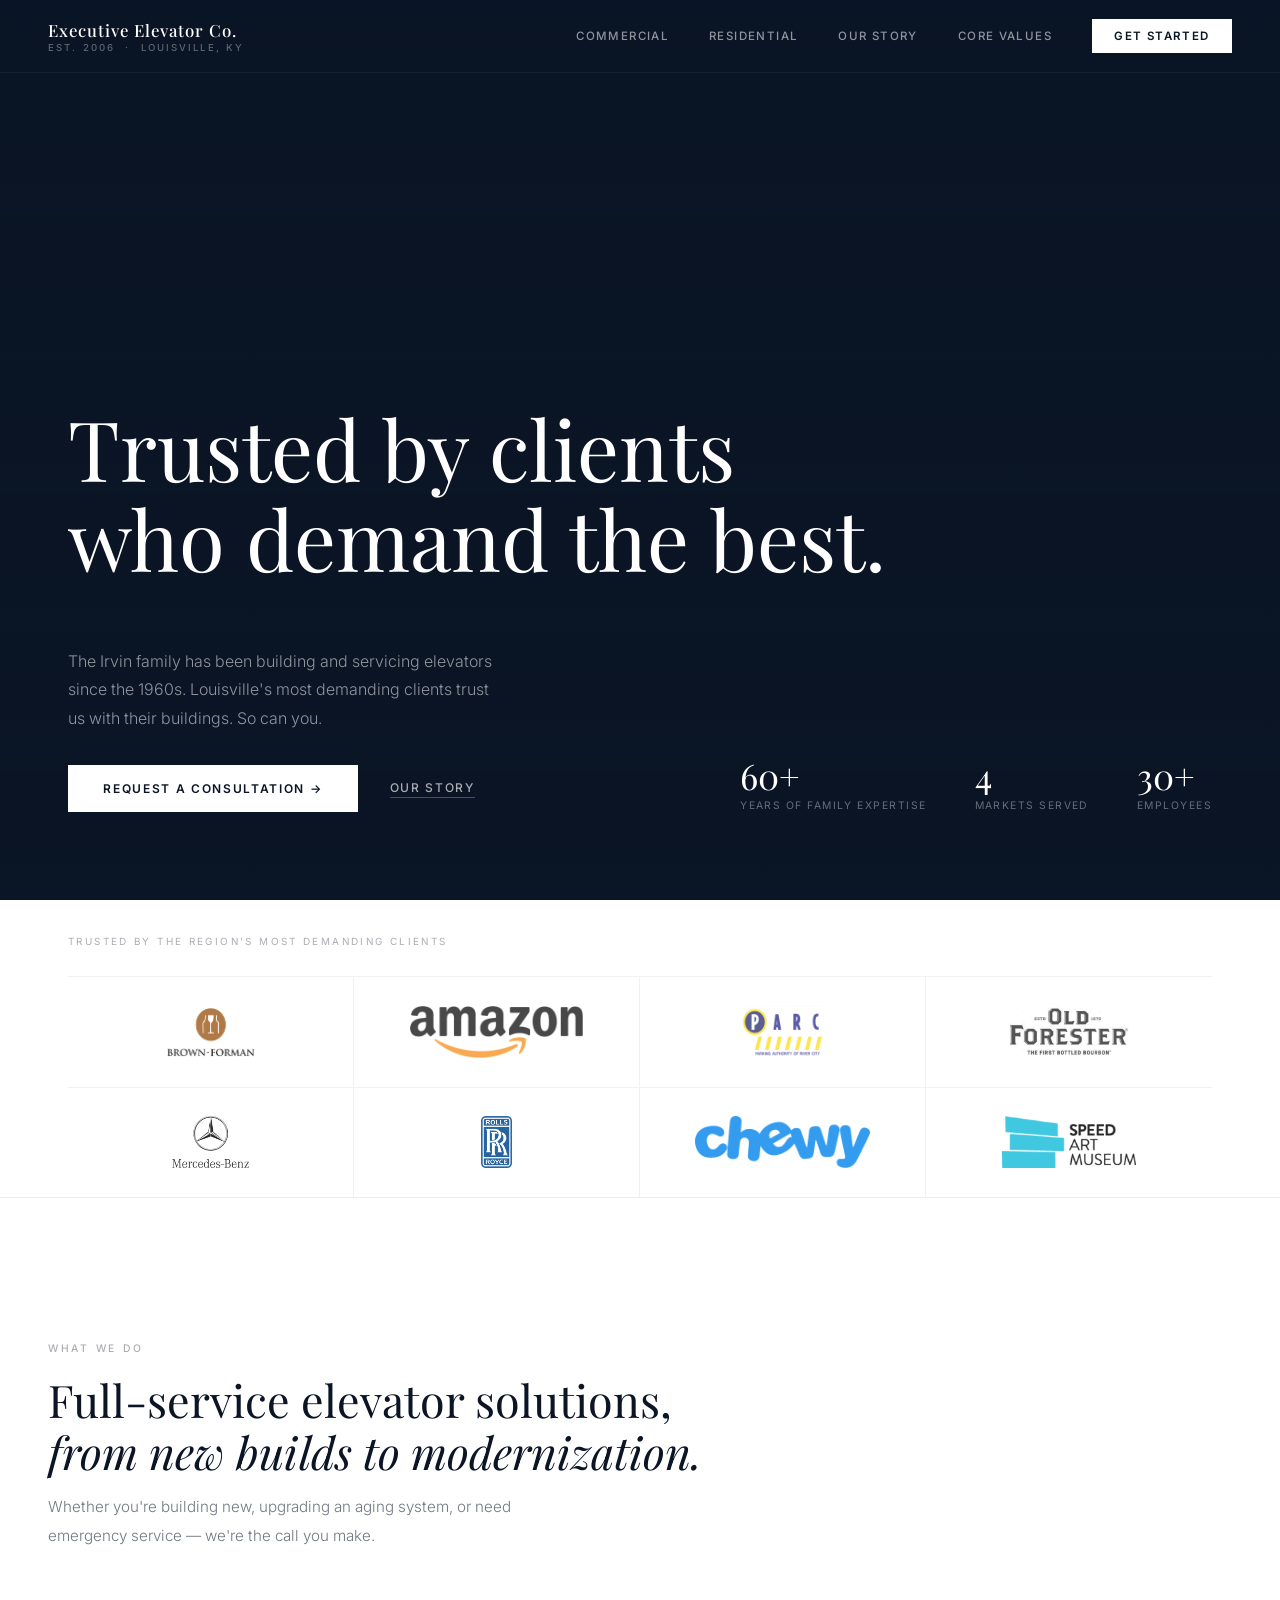
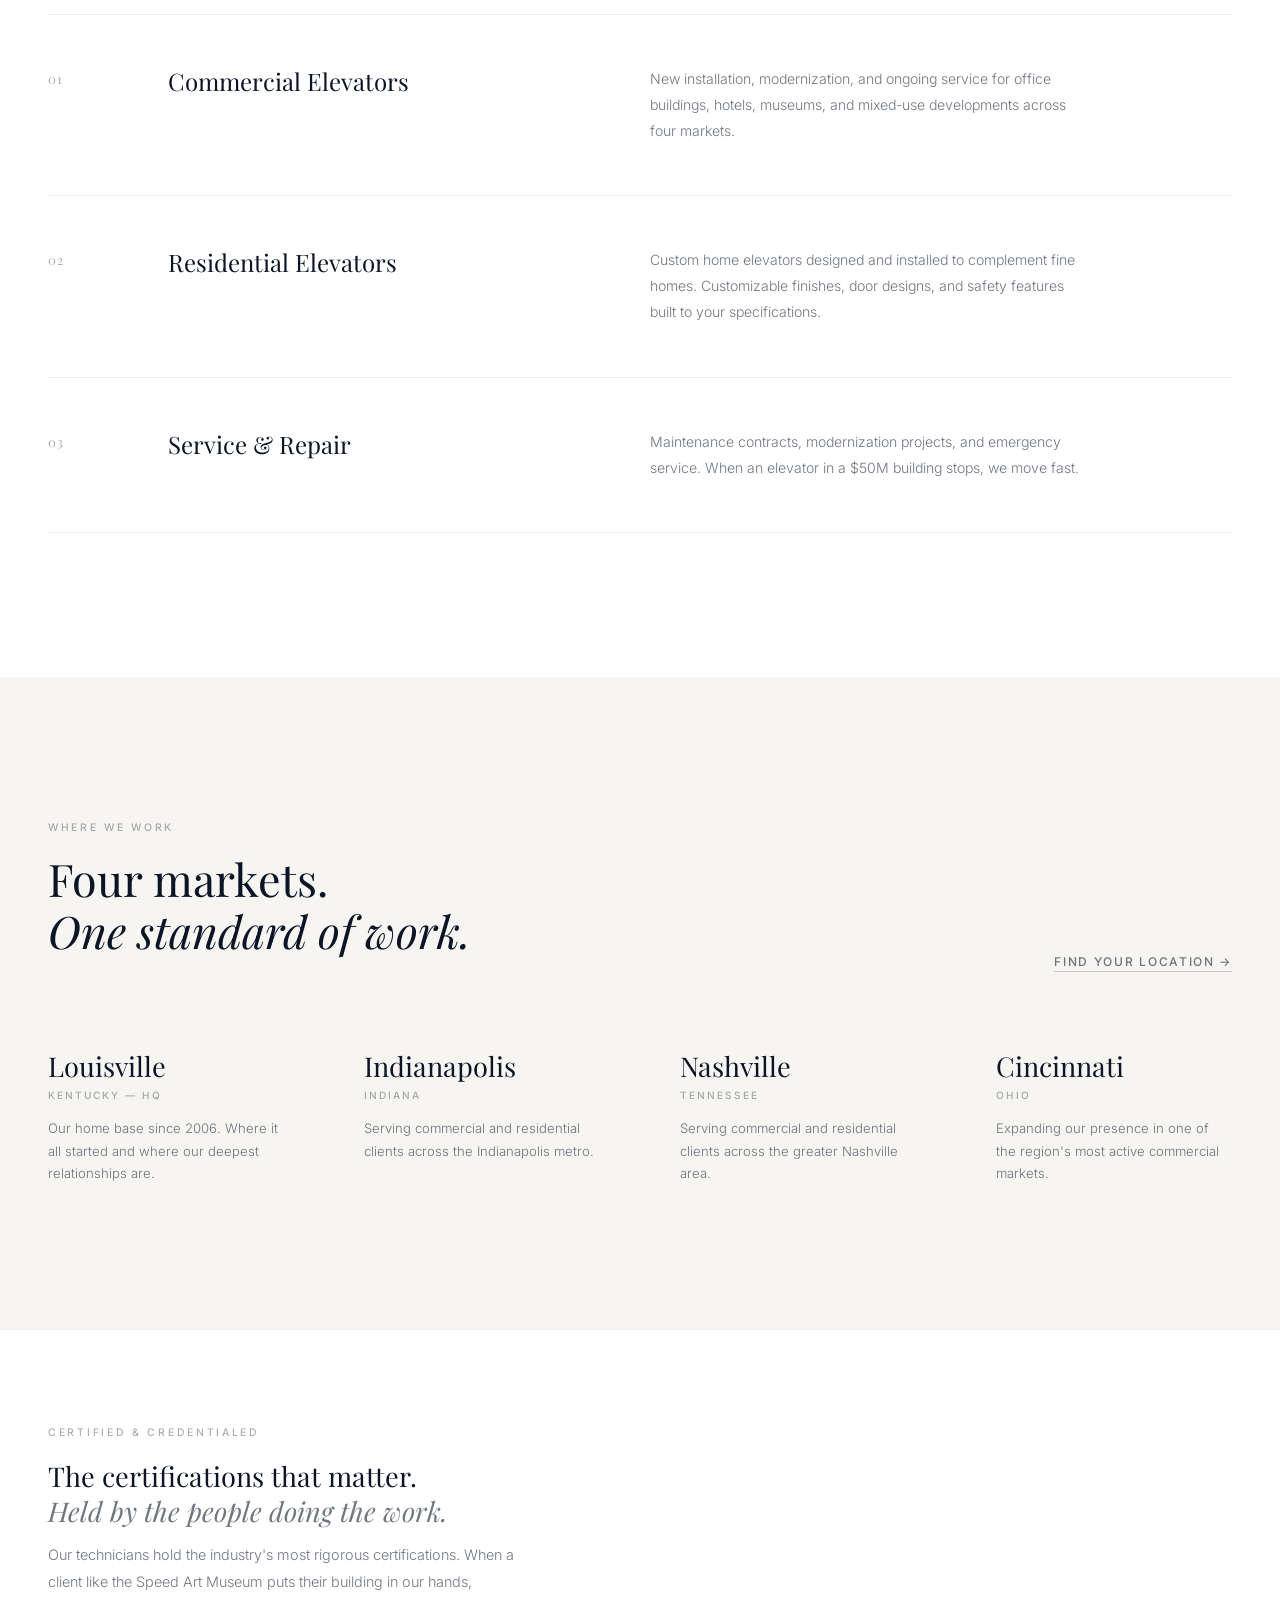
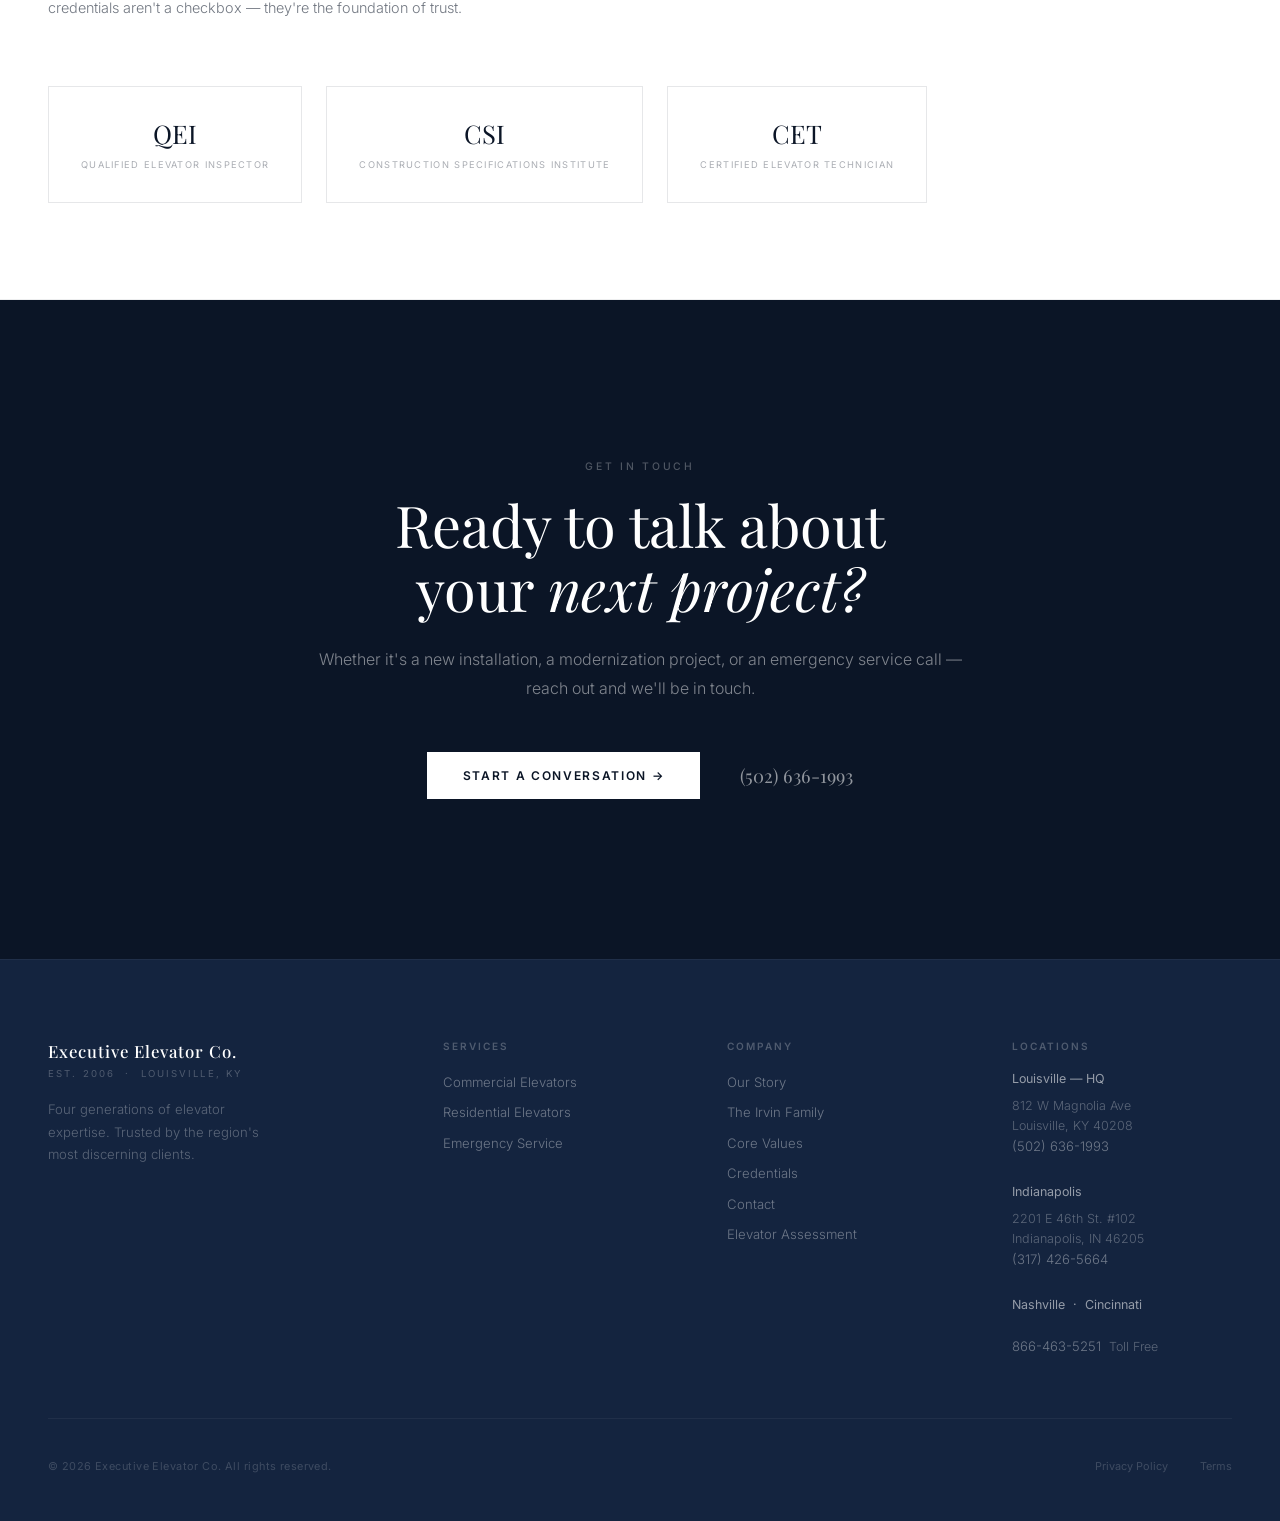
==== index.html @ 6f7bdfcb "Replace custom favicon with exelevator.com favicon; split client logos to 2 rows - Download favicon." ====
<!DOCTYPE html>
<html lang="en">
<head>
<meta charset="UTF-8">
<meta name="viewport" content="width=device-width, initial-scale=1.0">
<title>Executive Elevator Co. — Louisville's Premier Elevator Company</title>
<link rel="preconnect" href="https://fonts.googleapis.com">
<link href="https://fonts.googleapis.com/css2?family=Playfair+Display:ital,wght@0,400;0,500;0,700;1,400;1,500&family=Inter:wght@300;400;500;600&display=swap" rel="stylesheet">
<link rel="icon" type="image/x-icon" href="favicon.ico">
<link rel="stylesheet" href="style.css">
<style>
.hero{position:relative;min-height:100vh;display:flex;align-items:flex-end;overflow:hidden;background:var(--navy);}
.hero-video-wrap{position:absolute;inset:0;overflow:hidden;background:var(--navy);opacity:0.15;}
.hero-video-wrap iframe{position:absolute;top:50%;left:50%;transform:translate(-50%,-50%);width:100vw;height:56.25vw;min-height:100%;min-width:177.78vh;pointer-events:none;border:0;}
.hero-overlay{position:absolute;inset:0;background:linear-gradient(to top,rgba(11,21,38,0.62) 0%,rgba(11,21,38,0.30) 100%);}
.hero-content{position:relative;z-index:2;width:100%;max-width:var(--max);margin:0 auto;padding:0 3rem 5.5rem;}
.hero-h1{font-family:var(--serif);font-size:clamp(3rem,6.5vw,6rem);font-weight:400;line-height:1.08;color:var(--white);max-width:860px;margin-bottom:4rem;padding-top:3rem;}
.hero-h1 em{font-style:italic;}
.hero-bottom{display:flex;align-items:flex-end;justify-content:space-between;gap:4rem;flex-wrap:wrap;}
.hero-sub{font-size:1rem;line-height:1.8;color:rgba(255,255,255,0.55);font-weight:300;max-width:440px;margin-bottom:2rem;}
.hero-actions{display:flex;align-items:center;gap:2rem;flex-wrap:wrap;}
.hero-stats{display:flex;gap:3rem;flex-wrap:wrap;}
.hero-stat-num{font-family:var(--serif);font-size:2.2rem;font-weight:400;color:var(--white);line-height:1;}
.hero-stat-label{font-size:0.65rem;letter-spacing:0.14em;text-transform:uppercase;color:rgba(255,255,255,0.38);margin-top:0.35rem;}
.services{padding:9rem 3rem;background:var(--white);}
.services-inner{max-width:var(--max);margin:0 auto;}
.services-list{border-top:1px solid rgba(11,21,38,0.08);}
.service-row{display:grid;grid-template-columns:72px 1fr 1fr 100px;align-items:start;gap:3rem;padding:3.2rem 0;border-bottom:1px solid rgba(11,21,38,0.08);cursor:default;}
.service-num{font-family:var(--serif);font-size:0.82rem;color:var(--text-light);letter-spacing:0.08em;padding-top:0.25rem;}
.service-title{font-family:var(--serif);font-size:1.5rem;font-weight:400;color:var(--navy);line-height:1.25;}
.service-desc{font-size:0.88rem;line-height:1.85;color:var(--text-mid);font-weight:300;}
.service-link{font-size:0.68rem;letter-spacing:0.14em;text-transform:uppercase;color:var(--navy);text-decoration:none;font-weight:600;opacity:0;transition:opacity 0.25s;white-space:nowrap;padding-top:0.3rem;text-align:right;}
.service-row:hover .service-link{opacity:1;}
.markets{padding:9rem 3rem;background:var(--off-white);}
.markets-inner{max-width:var(--max);margin:0 auto;}
.markets-top{display:flex;justify-content:space-between;align-items:flex-end;margin-bottom:5rem;flex-wrap:wrap;gap:2rem;}
.markets-grid{display:grid;grid-template-columns:repeat(4,1fr);gap:5rem;}
.market-city{font-family:var(--serif);font-size:1.7rem;font-weight:400;color:var(--navy);margin-bottom:0.4rem;line-height:1.1;}
.market-state{font-size:0.63rem;letter-spacing:0.2em;text-transform:uppercase;color:var(--text-light);margin-bottom:1rem;font-weight:500;}
.market-desc{font-size:0.82rem;line-height:1.75;color:var(--text-mid);font-weight:300;}
@media(max-width:1100px){
  .service-row{grid-template-columns:60px 1fr 1fr;}.service-link{display:none;}
  .markets-grid{grid-template-columns:1fr 1fr;gap:3.5rem;}
}
@media(max-width:768px){
  .hero-content,.services,.markets,.video-feature{padding-left:1.5rem;padding-right:1.5rem;}
  .service-row{grid-template-columns:1fr;gap:1rem;}
  .service-num,.service-link{display:none;}
  .hero-bottom{flex-direction:column;align-items:flex-start;}
  .markets-top{flex-direction:column;align-items:flex-start;}
}
@media(max-width:480px){
  .markets-grid{grid-template-columns:1fr;}
  .hero-actions{flex-direction:column;align-items:flex-start;}
  .hero-stats{gap:2rem;}
}
</style>
</head>
<body>

<!-- ── NAV ── -->
<nav id="main-nav">
  <div class="nav-logo">
    <div class="nav-logo-main">Executive Elevator Co.</div>
    <div class="nav-logo-sub">Est. 2006 &nbsp;·&nbsp; Louisville, KY</div>
  </div>
  <div class="nav-links">
<a href="commercial.html" class="nav-link">Commercial</a>
    <a href="residential.html" class="nav-link">Residential</a>
    <a href="our-story.html" class="nav-link">Our Story</a>
    <a href="core-values.html" class="nav-link">Core Values</a>
    <a href="assessment.html" class="nav-cta">Get Started</a>
  </div>
  <div class="nav-mobile-btn" id="menu-btn">
    <span></span><span></span><span></span>
  </div>
</nav>

<!-- ── HERO ── -->
<section class="hero">
  <div class="hero-video-wrap">
    <iframe src="https://www.youtube.com/embed/ESNNtOy4dPM?autoplay=1&mute=1&loop=1&playlist=ESNNtOy4dPM&controls=0&rel=0&modestbranding=1&playsinline=1&disablekb=1" frameborder="0" allow="autoplay; encrypted-media" title="Executive Elevator brand film"></iframe>
  </div>
  <div class="hero-overlay"></div>
  <div class="hero-content">
    <h1 class="hero-h1">Trusted by clients<br>who demand the best.</h1>
    <div class="hero-bottom">
      <div>
        <p class="hero-sub">The Irvin family has been building and servicing elevators since the 1960s. Louisville's most demanding clients trust us with their buildings. So can you.</p>
        <div class="hero-actions">
          <a href="assessment.html" class="btn-primary">Request a Consultation →</a>
          <a href="our-story.html" class="btn-ghost">Our Story</a>
        </div>
      </div>
      <div class="hero-stats">
        <div>
          <div class="hero-stat-num">60+</div>
          <div class="hero-stat-label">Years of family expertise</div>
        </div>
        <div>
          <div class="hero-stat-num">4</div>
          <div class="hero-stat-label">Markets served</div>
        </div>
        <div>
          <div class="hero-stat-num">30+</div>
          <div class="hero-stat-label">Employees</div>
        </div>
      </div>
    </div>
  </div>
</section>

<!-- ── CLIENTS ── -->
<div class="clients">
  <div class="clients-inner">
    <div class="clients-label">Trusted by the region's most demanding clients</div>
    <div class="clients-grid">
      <div class="client-item"><img src="logos/brown-forman.png" alt="Brown-Forman" loading="lazy"></div>
      <div class="client-item"><img src="logos/amazon.png" alt="Amazon" loading="lazy"></div>
      <div class="client-item"><img src="logos/parc.png" alt="PARC" loading="lazy"></div>
      <div class="client-item"><img src="logos/old-forester.png" alt="Old Forester" loading="lazy"></div>
      <div class="client-item"><img src="logos/mercedes.png" alt="Mercedes-Benz" loading="lazy"></div>
      <div class="client-item"><img src="logos/rollsroyce.png" alt="Rolls-Royce" loading="lazy"></div>
      <div class="client-item"><img src="logos/chewy.png" alt="Chewy" loading="lazy"></div>
      <div class="client-item"><img src="logos/speed-museum.png" alt="Speed Art Museum" loading="lazy"></div>
    </div>
  </div>
</div>

<!-- ── SERVICES ── -->
<section class="services" id="services">
  <div class="services-inner">
    <div class="section-eyebrow">What We Do</div>
    <h2 class="section-h">Full-service elevator solutions,<br><em>from new builds to modernization.</em></h2>
    <p class="section-sub">Whether you're building new, upgrading an aging system, or need emergency service — we're the call you make.</p>
    <div class="services-list">
      <div class="service-row">
        <div class="service-num">01</div>
        <div class="service-title">Commercial Elevators</div>
        <p class="service-desc">New installation, modernization, and ongoing service for office buildings, hotels, museums, and mixed-use developments across four markets.</p>
        <a href="commercial.html" class="service-link">Learn more →</a>
      </div>
      <div class="service-row">
        <div class="service-num">02</div>
        <div class="service-title">Residential Elevators</div>
        <p class="service-desc">Custom home elevators designed and installed to complement fine homes. Customizable finishes, door designs, and safety features built to your specifications.</p>
        <a href="residential.html" class="service-link">Learn more →</a>
      </div>
      <div class="service-row">
        <div class="service-num">03</div>
        <div class="service-title">Service &amp; Repair</div>
        <p class="service-desc">Maintenance contracts, modernization projects, and emergency service. When an elevator in a $50M building stops, we move fast.</p>
        <a href="assessment.html" class="service-link">Learn more →</a>
      </div>
    </div>
  </div>
</section>

<!-- ── MARKETS ── -->
<section class="markets">
  <div class="markets-inner">
    <div class="markets-top">
      <div>
        <div class="section-eyebrow">Where We Work</div>
        <h2 class="section-h">Four markets.<br><em>One standard of work.</em></h2>
      </div>
      <a href="contact.html" class="btn-ghost-dark">Find your location →</a>
    </div>
    <div class="markets-grid">
      <div>
        <div class="market-city">Louisville</div>
        <div class="market-state">Kentucky — HQ</div>
        <p class="market-desc">Our home base since 2006. Where it all started and where our deepest relationships are.</p>
      </div>
      <div>
        <div class="market-city">Indianapolis</div>
        <div class="market-state">Indiana</div>
        <p class="market-desc">Serving commercial and residential clients across the Indianapolis metro.</p>
      </div>
      <div>
        <div class="market-city">Nashville</div>
        <div class="market-state">Tennessee</div>
        <p class="market-desc">Serving commercial and residential clients across the greater Nashville area.</p>
      </div>
      <div>
        <div class="market-city">Cincinnati</div>
        <div class="market-state">Ohio</div>
        <p class="market-desc">Expanding our presence in one of the region's most active commercial markets.</p>
      </div>
    </div>
  </div>
</section>

<!-- ── CREDENTIALS ── -->
<div class="credentials">
  <div class="credentials-inner">
    <div class="credentials-text">
      <div class="section-eyebrow">Certified &amp; Credentialed</div>
      <h3 class="credentials-h">The certifications that matter.<br><em>Held by the people doing the work.</em></h3>
      <p>Our technicians hold the industry's most rigorous certifications. When a client like the Speed Art Museum puts their building in our hands, credentials aren't a checkbox — they're the foundation of trust.</p>
    </div>
    <div class="cred-badges">
      <div class="cred-badge">
        <div class="cred-abbr">QEI</div>
        <div class="cred-name">Qualified Elevator Inspector</div>
      </div>
      <div class="cred-badge">
        <div class="cred-abbr">CSI</div>
        <div class="cred-name">Construction Specifications Institute</div>
      </div>
      <div class="cred-badge">
        <div class="cred-abbr">CET</div>
        <div class="cred-name">Certified Elevator Technician</div>
      </div>
    </div>
  </div>
</div>

<!-- ── CTA ── -->
<section class="cta-section">
  <div class="cta-inner">
    <div class="cta-eyebrow">Get In Touch</div>
    <h2 class="cta-h">Ready to talk about<br>your <em>next project?</em></h2>
    <p class="cta-sub">Whether it's a new installation, a modernization project, or an emergency service call — reach out and we'll be in touch.</p>
    <div class="cta-actions">
      <a href="contact.html" class="btn-primary">Start a Conversation →</a>
      <a href="tel:15026361993" class="cta-phone">(502) 636-1993</a>
    </div>
  </div>
</section>

<!-- ── FOOTER ── -->
<footer>
  <div class="footer-inner">
    <div class="footer-top">
      <div>
        <div class="footer-logo-main">Executive Elevator Co.</div>
        <div class="footer-logo-sub">Est. 2006 &nbsp;·&nbsp; Louisville, KY</div>
        <p class="footer-tagline">Four generations of elevator expertise. Trusted by the region's most discerning clients.</p>
      </div>
      <div>
        <div class="footer-col-h">Services</div>
        <ul class="footer-links">
          <li><a href="commercial.html">Commercial Elevators</a></li>
          <li><a href="residential.html">Residential Elevators</a></li>
          <li><a href="contact.html">Emergency Service</a></li>
        </ul>
      </div>
      <div>
        <div class="footer-col-h">Company</div>
        <ul class="footer-links">
          <li><a href="our-story.html">Our Story</a></li>
          <li><a href="our-story.html">The Irvin Family</a></li>
          <li><a href="core-values.html">Core Values</a></li>
          <li><a href="our-story.html">Credentials</a></li>
          <li><a href="contact.html">Contact</a></li>
          <li><a href="assessment.html">Elevator Assessment</a></li>
        </ul>
      </div>
      <div>
        <div class="footer-col-h">Locations</div>
        <ul class="footer-links">
          <li style="color:rgba(255,255,255,0.55);font-size:0.78rem;font-weight:400;">Louisville — HQ</li>
          <li style="color:rgba(255,255,255,0.3);font-size:0.78rem;font-weight:300;line-height:1.6;">812 W Magnolia Ave<br>Louisville, KY 40208<br><a href="tel:15026361993" style="color:rgba(255,255,255,0.38);text-decoration:none;">(502) 636-1993</a></li>
          <li style="color:rgba(255,255,255,0.55);font-size:0.78rem;font-weight:400;margin-top:1rem;">Indianapolis</li>
          <li style="color:rgba(255,255,255,0.3);font-size:0.78rem;font-weight:300;line-height:1.6;">2201 E 46th St. #102<br>Indianapolis, IN 46205<br><a href="tel:13174265664" style="color:rgba(255,255,255,0.38);text-decoration:none;">(317) 426-5664</a></li>
          <li style="color:rgba(255,255,255,0.55);font-size:0.78rem;font-weight:400;margin-top:1rem;">Nashville &nbsp;·&nbsp; Cincinnati</li>
          <li style="color:rgba(255,255,255,0.3);font-size:0.78rem;font-weight:300;margin-top:1rem;"><a href="tel:18664635251" style="color:rgba(255,255,255,0.38);text-decoration:none;">866-463-5251</a> &nbsp;Toll Free</li>
        </ul>
      </div>
    </div>
    <div class="footer-bottom">
      <div class="footer-copy">© 2026 Executive Elevator Co. All rights reserved.</div>
      <div class="footer-bottom-links">
        <a href="#">Privacy Policy</a>
        <a href="#">Terms</a>
      </div>
    </div>
  </div>
</footer>

</body>
</html>
---- style.css ----
*,*::before,*::after{box-sizing:border-box;margin:0;padding:0;}
:root{
  --navy:#0B1526;
  --navy-mid:#14243F;
  --white:#FFFFFF;
  --off-white:#F7F5F2;
  --text:rgba(11,21,38,1);
  --text-mid:rgba(11,21,38,0.58);
  --text-light:rgba(11,21,38,0.35);
  --serif:'Playfair Display',Georgia,serif;
  --sans:'Inter',system-ui,sans-serif;
  --nav-h:72px;
  --max:1240px;
}
html{scroll-behavior:smooth;}
body{background:var(--white);color:var(--text);font-family:var(--sans);overflow-x:hidden;}

/* ── NAV ── */
nav{position:fixed;top:0;left:0;right:0;z-index:200;height:var(--nav-h);display:flex;align-items:center;justify-content:space-between;padding:0 3rem;background:rgba(11,21,38,0.9);backdrop-filter:blur(12px);box-shadow:0 1px 0 rgba(255,255,255,0.05);}
.nav-logo{display:flex;flex-direction:column;gap:1px;text-decoration:none;}
.nav-logo-main{font-family:var(--serif);font-size:1.05rem;font-weight:500;letter-spacing:0.06em;color:var(--white);}
.nav-logo-sub{font-size:0.6rem;letter-spacing:0.22em;text-transform:uppercase;color:rgba(255,255,255,0.35);font-weight:500;}
.nav-links{display:flex;align-items:center;gap:2.5rem;}
.nav-link{font-size:0.72rem;letter-spacing:0.12em;text-transform:uppercase;color:rgba(255,255,255,0.55);text-decoration:none;transition:color 0.2s;font-weight:500;}
.nav-link:hover,.nav-link.active{color:var(--white);}
.nav-cta{font-size:0.72rem;letter-spacing:0.12em;text-transform:uppercase;color:var(--navy);background:var(--white);padding:0.6rem 1.4rem;text-decoration:none;font-weight:600;transition:opacity 0.2s;}
.nav-cta:hover{opacity:0.85;}
.nav-mobile-btn{display:none;flex-direction:column;gap:5px;cursor:pointer;padding:4px;}
.nav-mobile-btn span{display:block;width:22px;height:1.5px;background:var(--white);}

/* ── PAGE HERO ── */
.page-hero{padding:calc(var(--nav-h) + 5rem) 3rem 5rem;background:var(--navy);}
.page-hero-inner{max-width:var(--max);margin:0 auto;}
.page-hero-label{font-size:0.65rem;letter-spacing:0.26em;text-transform:uppercase;color:rgba(255,255,255,0.35);margin-bottom:1.5rem;font-weight:500;}
.page-hero-h1{font-family:var(--serif);font-size:clamp(2.5rem,5vw,4.5rem);font-weight:400;color:var(--white);line-height:1.08;max-width:700px;margin-bottom:1rem;}
.page-hero-h1 em{font-style:italic;}
.page-hero-sub{font-size:1rem;line-height:1.8;color:rgba(255,255,255,0.5);font-weight:300;max-width:540px;}

/* ── BUTTONS ── */
.btn-primary{display:inline-flex;align-items:center;gap:10px;background:var(--white);color:var(--navy);padding:1rem 2.2rem;font-size:0.75rem;letter-spacing:0.14em;text-transform:uppercase;font-weight:600;text-decoration:none;transition:opacity 0.2s;}
.btn-primary:hover{opacity:0.88;}
.btn-primary-navy{display:inline-flex;align-items:center;gap:10px;background:var(--navy);color:var(--white);padding:1rem 2.2rem;font-size:0.75rem;letter-spacing:0.14em;text-transform:uppercase;font-weight:600;text-decoration:none;transition:opacity 0.2s;}
.btn-primary-navy:hover{opacity:0.85;}
.btn-ghost{display:inline-flex;align-items:center;gap:10px;color:rgba(255,255,255,0.65);padding-bottom:2px;border-bottom:1px solid rgba(255,255,255,0.25);font-size:0.75rem;letter-spacing:0.14em;text-transform:uppercase;font-weight:500;text-decoration:none;transition:color 0.2s,border-color 0.2s;}
.btn-ghost:hover{color:var(--white);border-color:rgba(255,255,255,0.6);}
.btn-ghost-dark{display:inline-flex;align-items:center;gap:10px;color:var(--text-mid);padding-bottom:2px;border-bottom:1px solid rgba(11,21,38,0.2);font-size:0.75rem;letter-spacing:0.14em;text-transform:uppercase;font-weight:500;text-decoration:none;transition:color 0.2s,border-color 0.2s;}
.btn-ghost-dark:hover{color:var(--navy);border-color:rgba(11,21,38,0.6);}

/* ── SECTION TYPOGRAPHY ── */
.section-eyebrow{font-size:0.65rem;letter-spacing:0.26em;text-transform:uppercase;color:var(--text-light);margin-bottom:1.2rem;font-weight:500;}
.section-eyebrow-inv{font-size:0.65rem;letter-spacing:0.26em;text-transform:uppercase;color:rgba(255,255,255,0.35);margin-bottom:1.2rem;font-weight:500;}
.section-h{font-family:var(--serif);font-size:clamp(2rem,3.5vw,3rem);font-weight:400;color:var(--navy);line-height:1.15;margin-bottom:1rem;}
.section-h em,.section-h-inv em{font-style:italic;}
.section-h-inv{font-family:var(--serif);font-size:clamp(2rem,3.5vw,3rem);font-weight:400;color:var(--white);line-height:1.15;margin-bottom:1rem;}
.section-sub{font-size:0.95rem;line-height:1.85;color:var(--text-mid);font-weight:300;max-width:520px;margin-bottom:4rem;}

/* ── PAGE SECTIONS ── */
.page-section{padding:8rem 3rem;}
.page-section.bg-white{background:var(--white);}
.page-section.bg-off{background:var(--off-white);}
.page-section.bg-navy{background:var(--navy);}
.section-inner{max-width:var(--max);margin:0 auto;}

/* ── CONTENT BLOCKS (3-up) ── */
.block-grid{display:grid;grid-template-columns:repeat(3,1fr);gap:5rem;}
.block-num{font-family:var(--serif);font-size:0.8rem;color:var(--text-light);margin-bottom:1.5rem;letter-spacing:0.1em;}
.block-title{font-family:var(--serif);font-size:1.45rem;font-weight:400;color:var(--navy);margin-bottom:0.8rem;line-height:1.2;}
.block-title-inv{font-family:var(--serif);font-size:1.45rem;font-weight:400;color:var(--white);margin-bottom:0.8rem;line-height:1.2;}
.block-desc{font-size:0.88rem;line-height:1.85;color:var(--text-mid);font-weight:300;}
.block-desc-inv{font-size:0.88rem;line-height:1.85;color:rgba(255,255,255,0.5);font-weight:300;}

/* ── CLIENTS ── */
.clients{background:var(--white);border-bottom:1px solid rgba(11,21,38,0.07);}
.clients-inner{max-width:var(--max);margin:0 auto;padding:0 3rem;}
.clients-label{font-size:0.62rem;letter-spacing:0.24em;text-transform:uppercase;color:var(--text-light);padding:2.2rem 0 1.8rem;border-bottom:1px solid rgba(11,21,38,0.06);}
.clients-grid{display:grid;grid-template-columns:repeat(4,1fr);}
.client-item{padding:1.8rem 1.2rem;border-right:1px solid rgba(11,21,38,0.06);border-bottom:1px solid rgba(11,21,38,0.06);display:flex;align-items:center;justify-content:center;}
.client-item:nth-child(4n){border-right:none;}
.client-item:nth-last-child(-n+4){border-bottom:none;}
.client-item img{height:52px;width:auto;max-width:90%;opacity:0.85;transition:opacity 0.3s;}
.client-item:hover img{opacity:1;}

/* ── CREDENTIALS ── */
.credentials{padding:6rem 3rem;background:var(--white);border-top:1px solid rgba(11,21,38,0.07);border-bottom:1px solid rgba(11,21,38,0.07);}
.credentials-inner{max-width:var(--max);margin:0 auto;display:flex;align-items:center;justify-content:space-between;flex-wrap:wrap;gap:4rem;}
.credentials-text{max-width:480px;}
.credentials-h{font-family:var(--serif);font-size:1.7rem;font-weight:400;color:var(--navy);margin-bottom:0.8rem;line-height:1.3;}
.credentials-h em{font-style:italic;color:var(--text-mid);}
.credentials-text p{font-size:0.9rem;line-height:1.85;color:var(--text-mid);font-weight:300;}
.cred-badges{display:flex;gap:1.5rem;flex-wrap:wrap;}
.cred-badge{display:flex;flex-direction:column;align-items:center;gap:0.5rem;padding:1.8rem 2rem;border:1px solid rgba(11,21,38,0.1);min-width:100px;transition:border-color 0.25s;}
.cred-badge:hover{border-color:rgba(11,21,38,0.35);}
.cred-abbr{font-family:var(--serif);font-size:1.6rem;font-weight:400;color:var(--navy);}
.cred-name{font-size:0.58rem;letter-spacing:0.14em;text-transform:uppercase;color:var(--text-light);text-align:center;line-height:1.6;}

/* ── CTA ── */
.cta-section{padding:10rem 3rem;background:var(--navy);text-align:center;}
.cta-inner{max-width:660px;margin:0 auto;}
.cta-eyebrow{font-size:0.65rem;letter-spacing:0.26em;text-transform:uppercase;color:rgba(255,255,255,0.28);margin-bottom:1.2rem;font-weight:500;}
.cta-h{font-family:var(--serif);font-size:clamp(2.2rem,4.5vw,3.8rem);font-weight:400;color:var(--white);line-height:1.12;margin-bottom:1.5rem;}
.cta-h em{font-style:italic;}
.cta-sub{font-size:1rem;line-height:1.85;color:rgba(255,255,255,0.48);font-weight:300;margin-bottom:3rem;}
.cta-actions{display:flex;align-items:center;justify-content:center;gap:2.5rem;flex-wrap:wrap;}
.cta-phone{font-family:var(--serif);font-size:1.15rem;color:rgba(255,255,255,0.55);text-decoration:none;transition:color 0.2s;}
.cta-phone:hover{color:var(--white);}

/* ── FOOTER ── */
footer{background:var(--navy-mid);border-top:1px solid rgba(255,255,255,0.05);padding:5rem 3rem 3rem;}
.footer-inner{max-width:var(--max);margin:0 auto;}
.footer-top{display:grid;grid-template-columns:1.5fr 1fr 1fr 1fr;gap:4rem;margin-bottom:4rem;}
.footer-logo-main{font-family:var(--serif);font-size:1.05rem;font-weight:500;letter-spacing:0.06em;color:var(--white);margin-bottom:0.4rem;}
.footer-logo-sub{font-size:0.6rem;letter-spacing:0.22em;text-transform:uppercase;color:rgba(255,255,255,0.25);margin-bottom:1.2rem;}
.footer-tagline{font-size:0.82rem;line-height:1.7;color:rgba(255,255,255,0.3);font-weight:300;max-width:240px;}
.footer-col-h{font-size:0.63rem;letter-spacing:0.2em;text-transform:uppercase;color:rgba(255,255,255,0.25);margin-bottom:1.2rem;font-weight:600;}
.footer-links{list-style:none;display:flex;flex-direction:column;gap:0.65rem;}
.footer-links a{font-size:0.82rem;color:rgba(255,255,255,0.38);text-decoration:none;transition:color 0.2s;font-weight:300;}
.footer-links a:hover{color:rgba(255,255,255,0.72);}
.footer-bottom{display:flex;justify-content:space-between;align-items:center;padding-top:2.5rem;border-top:1px solid rgba(255,255,255,0.05);flex-wrap:wrap;gap:1rem;}
.footer-copy{font-size:0.68rem;color:rgba(255,255,255,0.18);letter-spacing:0.04em;}
.footer-bottom-links{display:flex;gap:2rem;}
.footer-bottom-links a{font-size:0.68rem;color:rgba(255,255,255,0.18);text-decoration:none;transition:color 0.2s;}
.footer-bottom-links a:hover{color:rgba(255,255,255,0.38);}

/* ── RESPONSIVE ── */
@media(max-width:1100px){
  .block-grid{grid-template-columns:1fr 1fr;gap:3.5rem;}
  .footer-top{grid-template-columns:1fr 1fr;gap:3rem;}
}
@media(max-width:768px){
  :root{--nav-h:64px;}
  nav{padding:0 1.5rem;}
  .nav-links{display:none;}
  .nav-mobile-btn{display:flex;}
  .page-hero,.page-section,.clients-inner,.credentials,.cta-section,footer{padding-left:1.5rem;padding-right:1.5rem;}
  .credentials-inner{flex-direction:column;}
  .cta-section{padding-top:6rem;padding-bottom:6rem;}
  .cta-actions{flex-direction:column;}
  .clients-grid{grid-template-columns:repeat(2,1fr);}
  .client-item:nth-child(4n){border-right:1px solid rgba(11,21,38,0.06);}
  .client-item:nth-child(2n){border-right:none;}
  .client-item:nth-last-child(-n+4){border-bottom:1px solid rgba(11,21,38,0.06);}
  .client-item:nth-last-child(-n+2){border-bottom:none;}
  .client-item{padding:1.4rem 1.2rem;}
  .footer-top{grid-template-columns:1fr;}
}
@media(max-width:600px){
  .block-grid{grid-template-columns:1fr;}
}
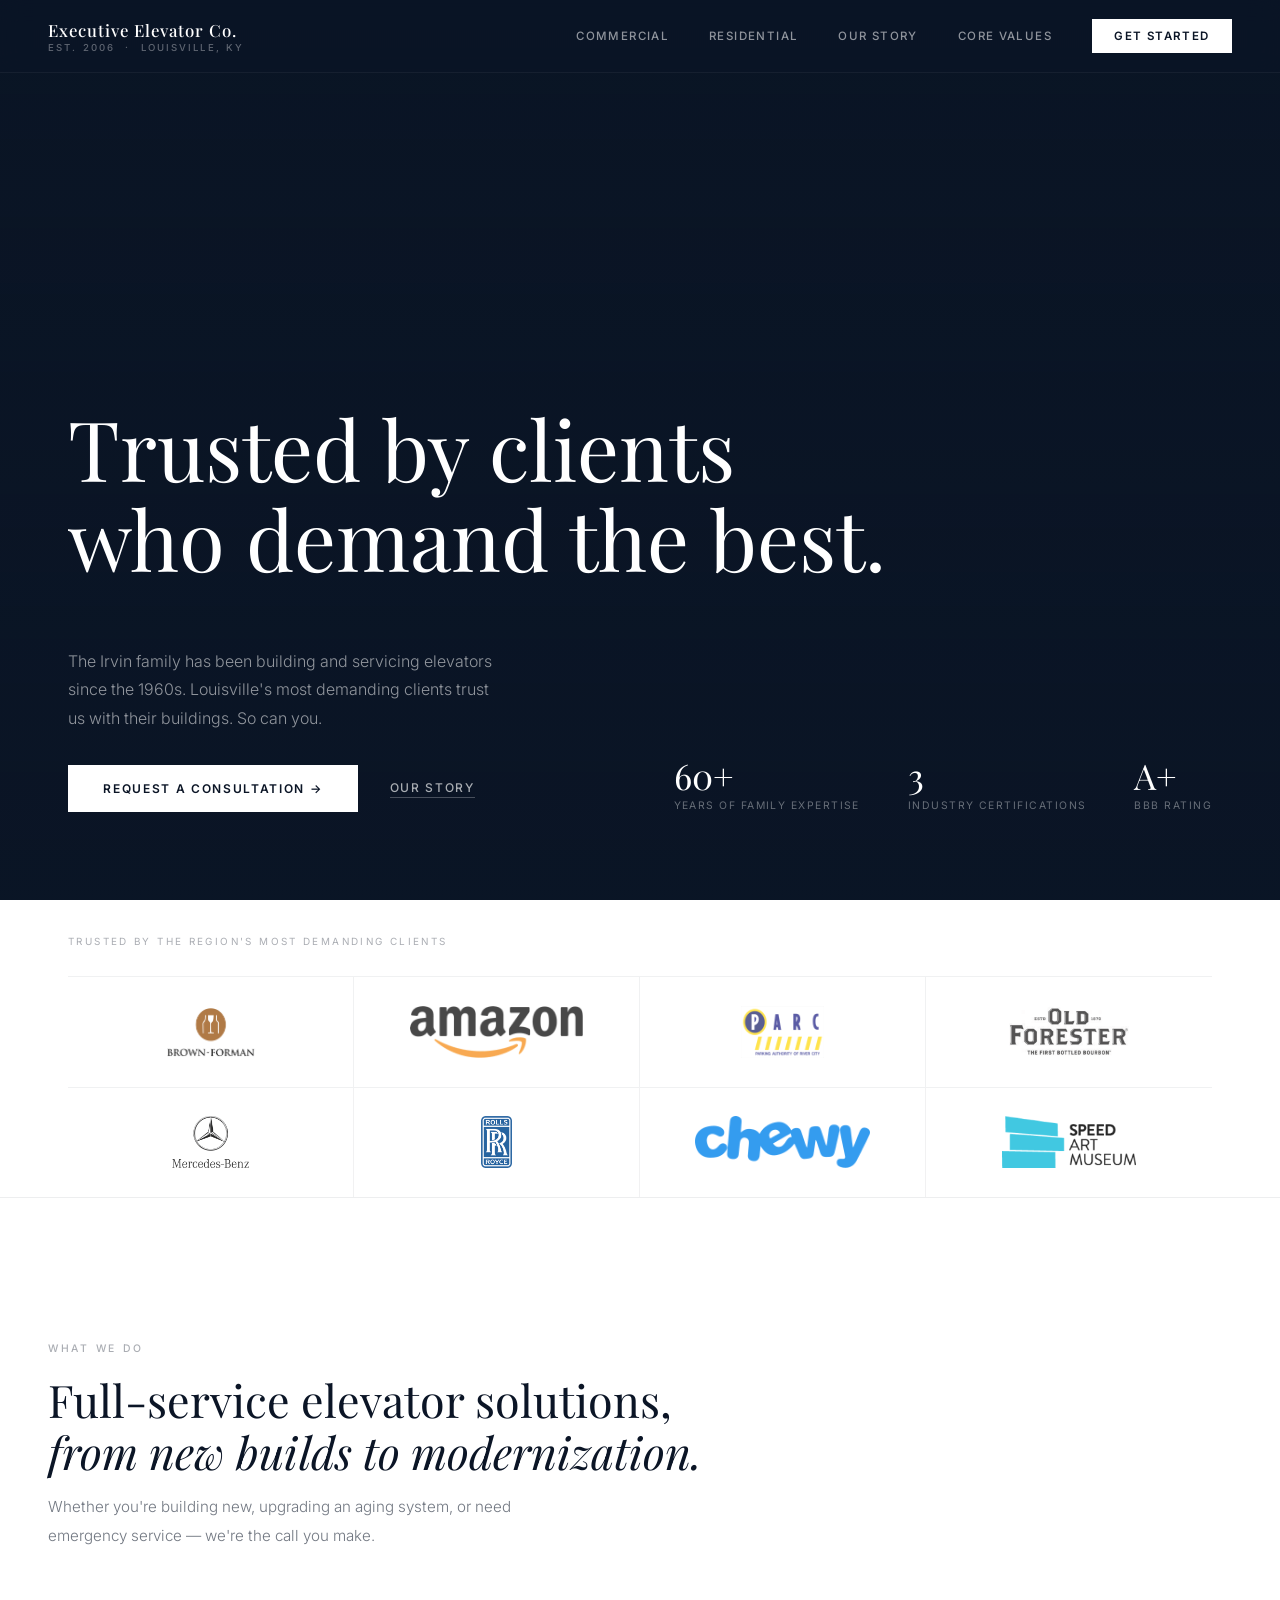
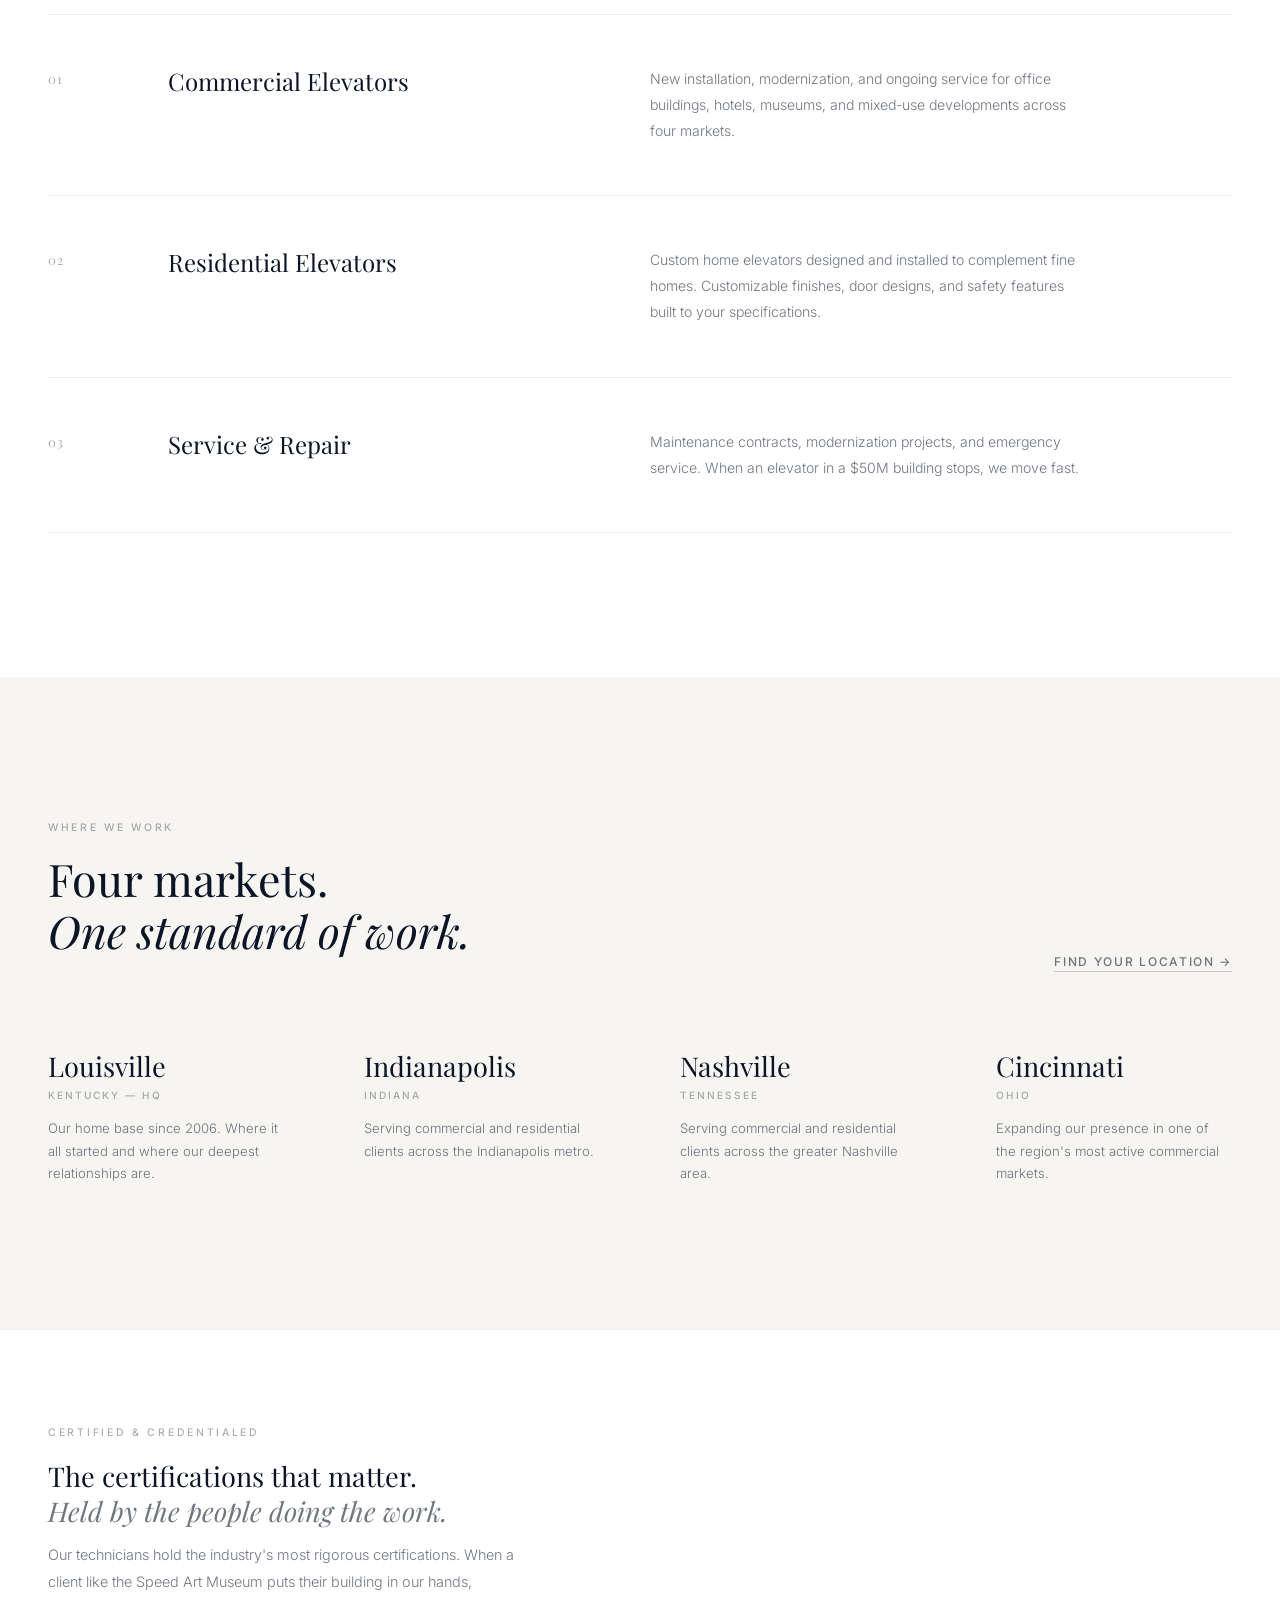
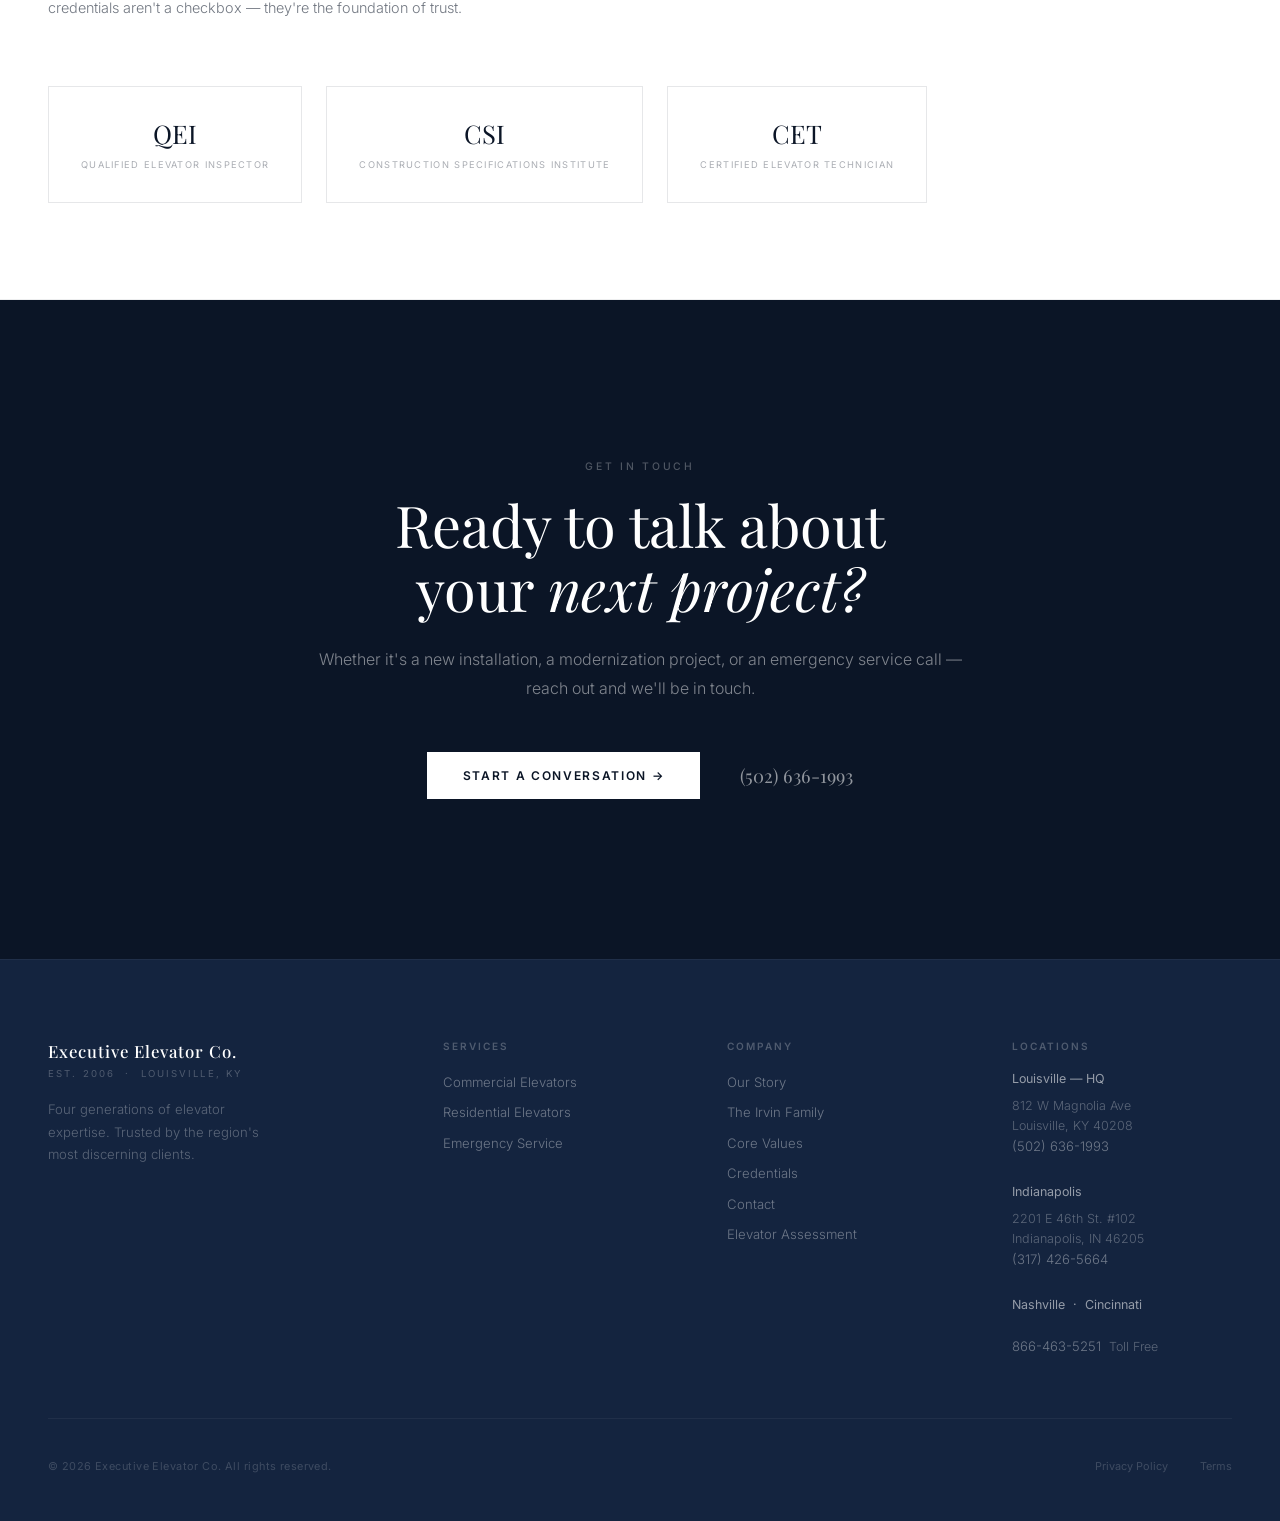
==== commit 26ae2796: "Update hero stats, add photo galleries, trim commercial client logos - Replace '4 markets' and '30+ " ====
--- a/index.html
+++ b/index.html
@@ -98,12 +98,12 @@
           <div class="hero-stat-label">Years of family expertise</div>
         </div>
         <div>
-          <div class="hero-stat-num">4</div>
-          <div class="hero-stat-label">Markets served</div>
+          <div class="hero-stat-num">3</div>
+          <div class="hero-stat-label">Industry certifications</div>
         </div>
         <div>
-          <div class="hero-stat-num">30+</div>
-          <div class="hero-stat-label">Employees</div>
+          <div class="hero-stat-num">A+</div>
+          <div class="hero-stat-label">BBB rating</div>
         </div>
       </div>
     </div>
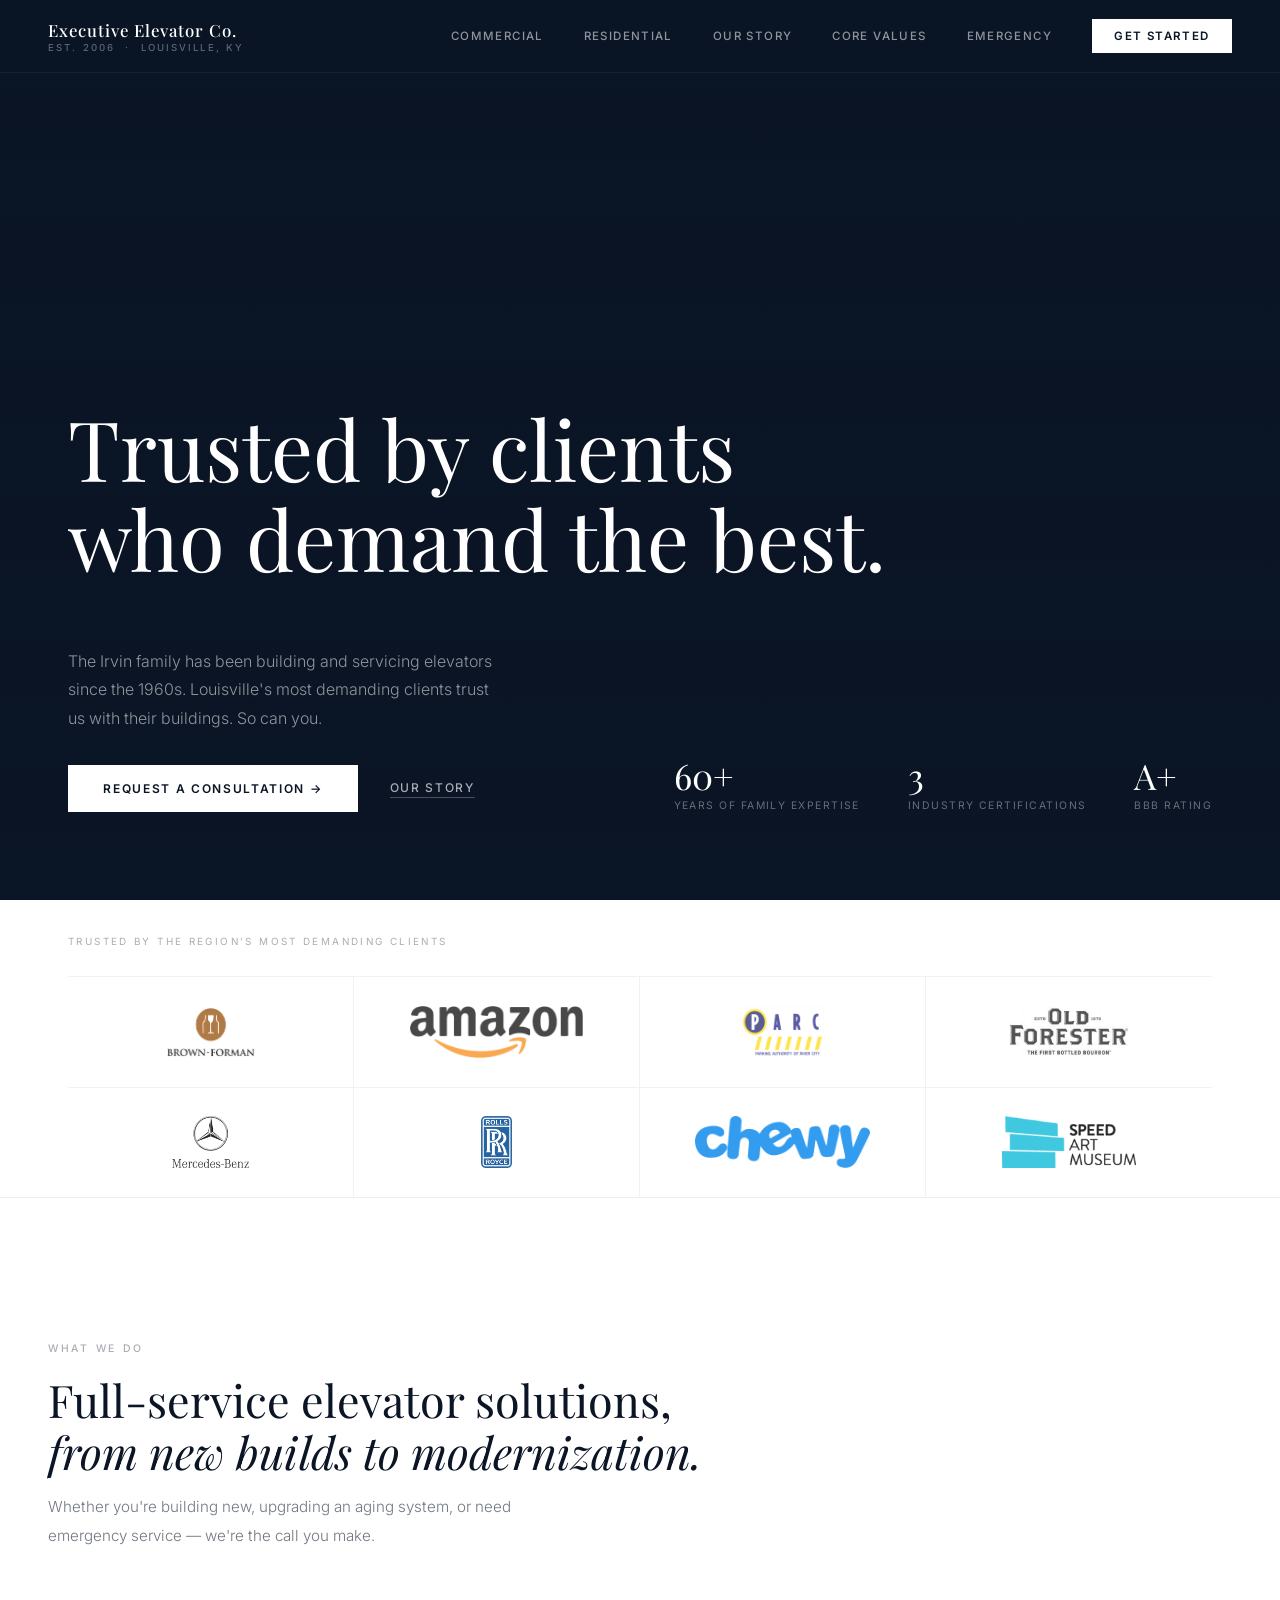
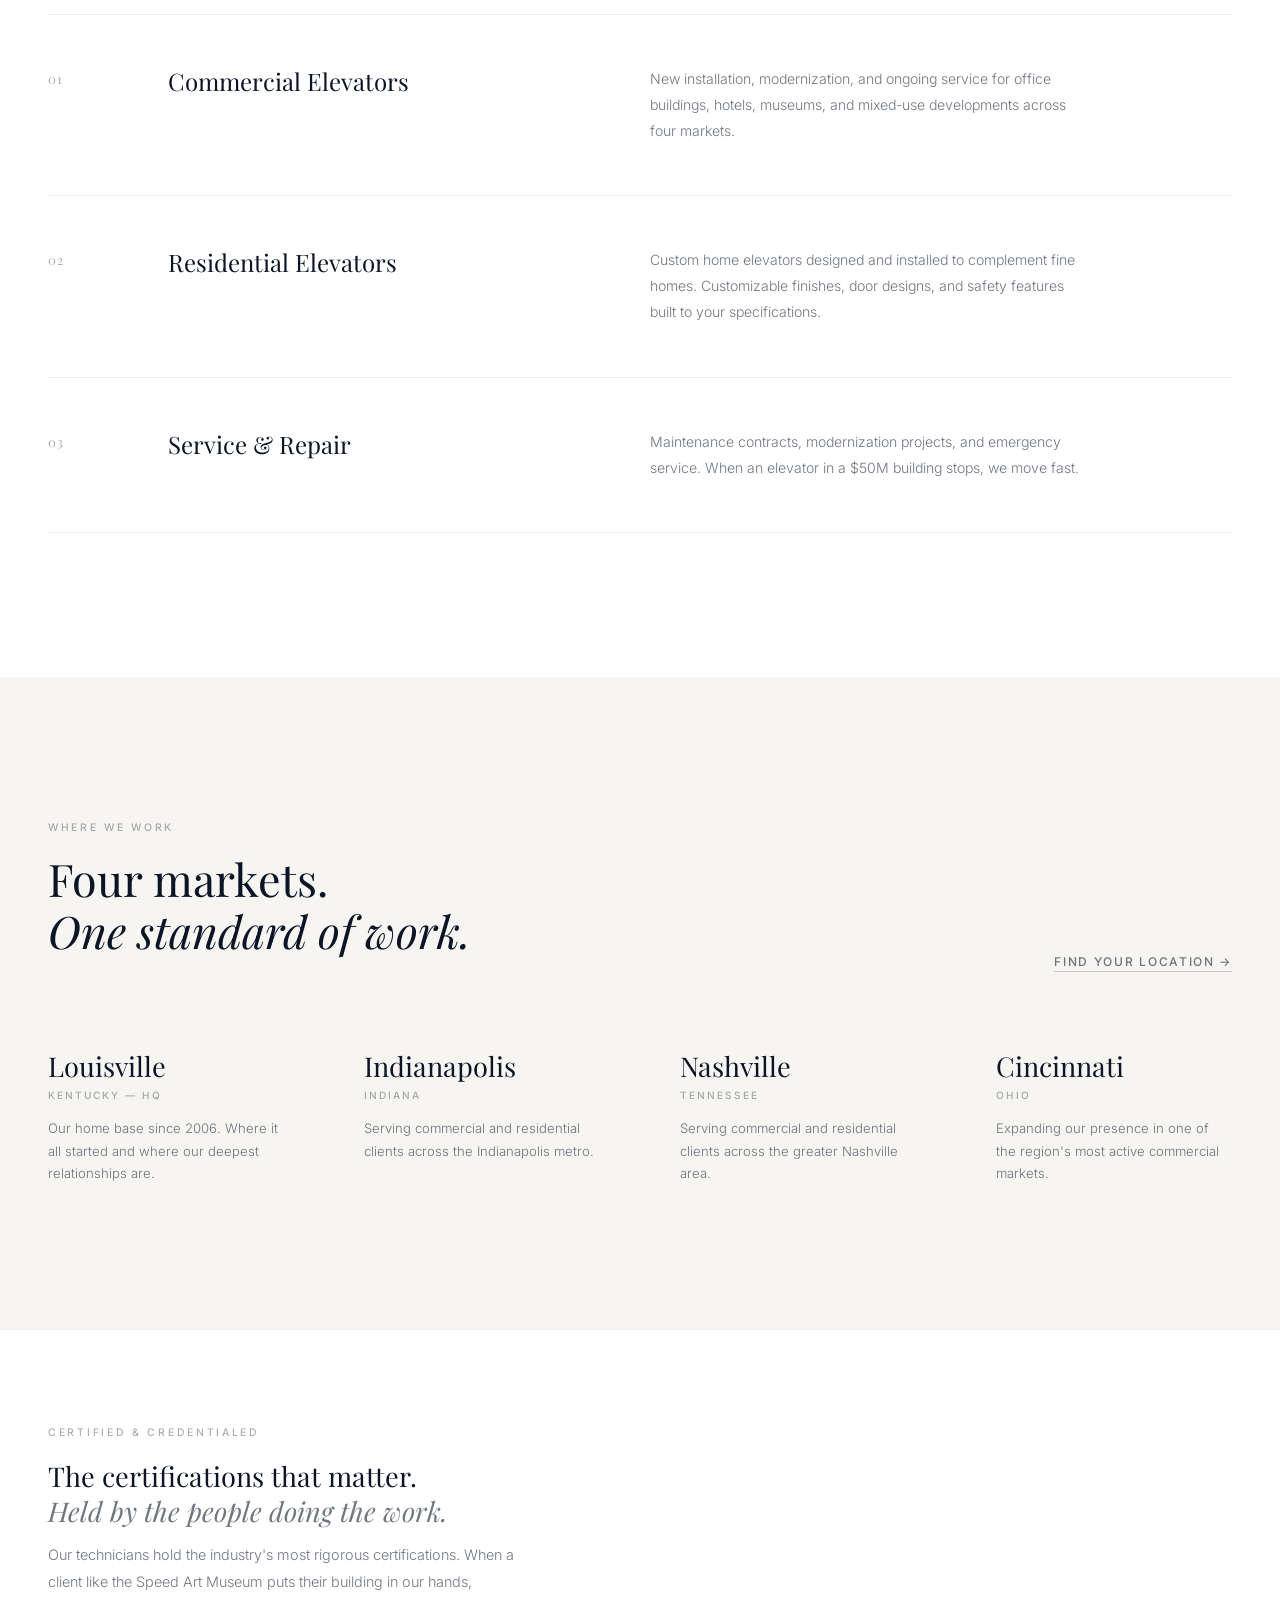
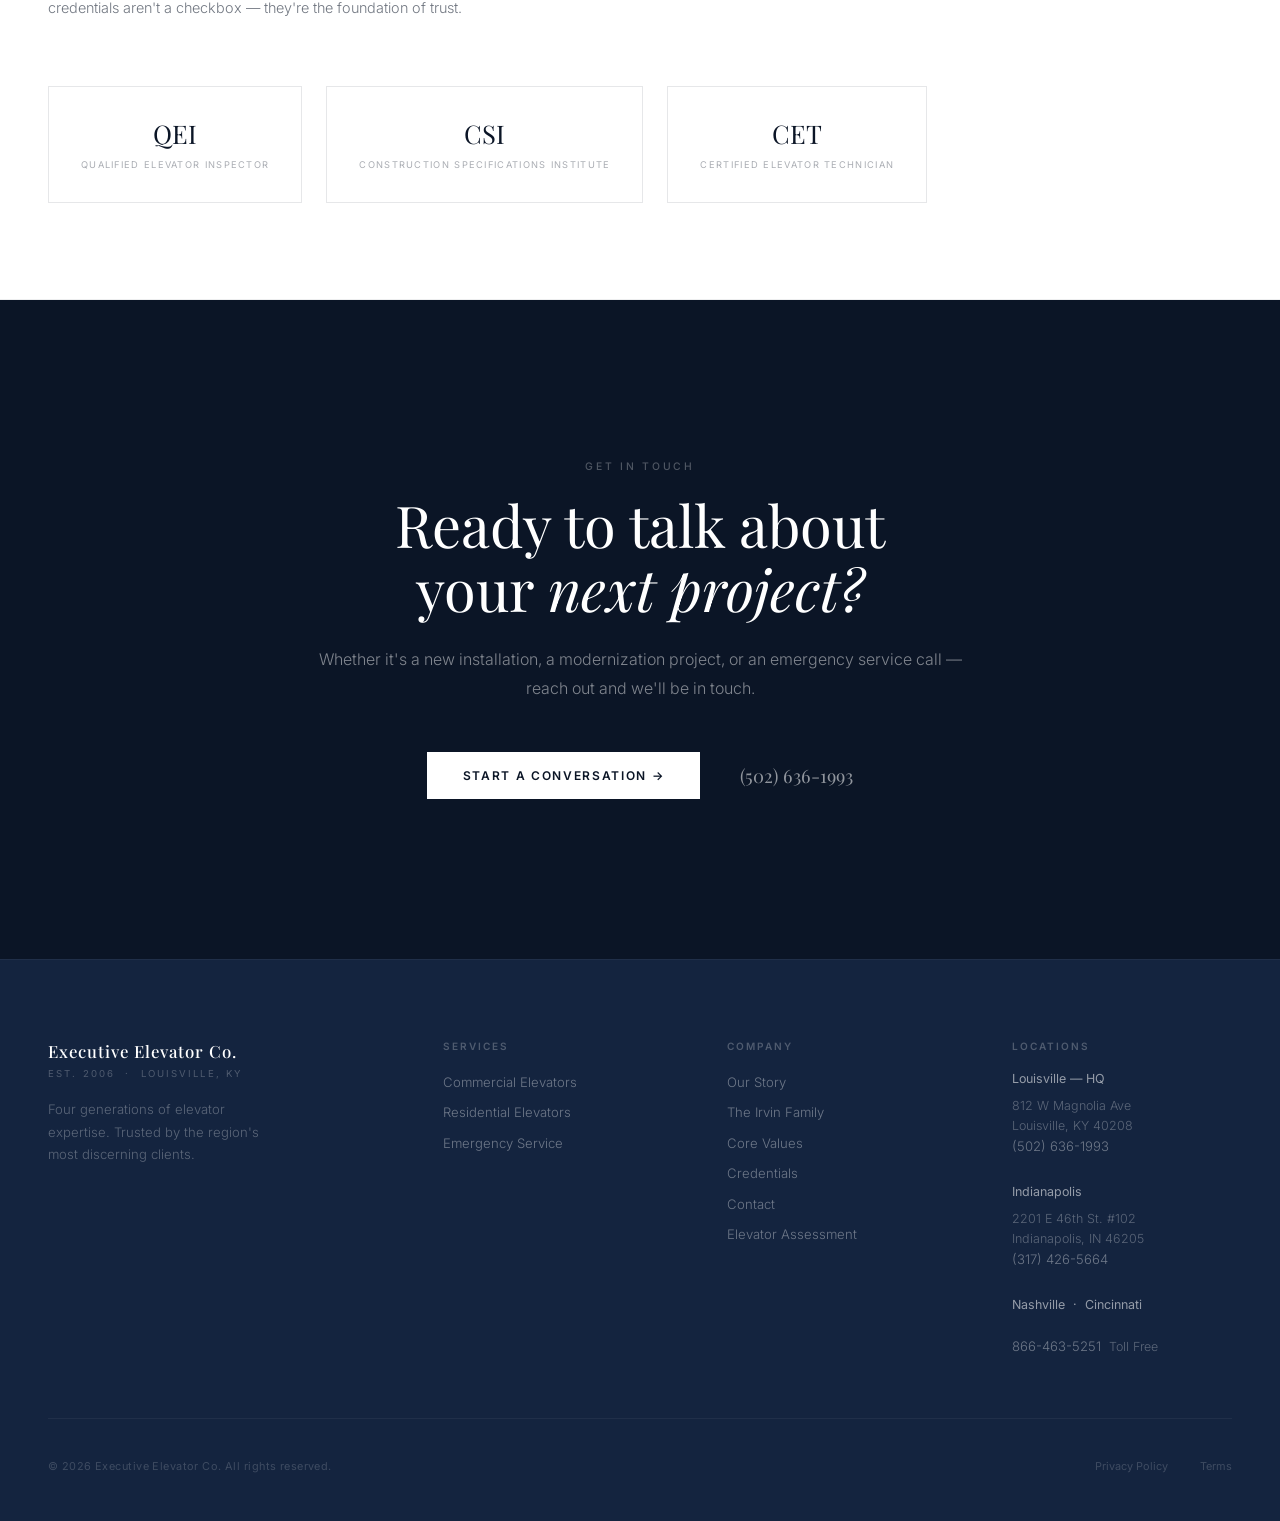
==== commit ef85678d: "Add Emergency Service page and nav link across all pages New emergency.html: full-bleed hero at 15% " ====
--- a/index.html
+++ b/index.html
@@ -69,6 +69,7 @@
     <a href="residential.html" class="nav-link">Residential</a>
     <a href="our-story.html" class="nav-link">Our Story</a>
     <a href="core-values.html" class="nav-link">Core Values</a>
+    <a href="emergency.html" class="nav-link">Emergency</a>
     <a href="assessment.html" class="nav-cta">Get Started</a>
   </div>
   <div class="nav-mobile-btn" id="menu-btn">
--- a/style.css
+++ b/style.css
@@ -29,8 +29,10 @@
 .nav-mobile-btn span{display:block;width:22px;height:1.5px;background:var(--white);}
 
 /* ── PAGE HERO ── */
-.page-hero{padding:calc(var(--nav-h) + 5rem) 3rem 5rem;background:var(--navy);}
-.page-hero-inner{max-width:var(--max);margin:0 auto;}
+.page-hero{position:relative;min-height:58vh;display:flex;align-items:flex-end;background:var(--navy);overflow:hidden;}
+.page-hero-bg{position:absolute;inset:0;background-size:cover;background-position:center;background-repeat:no-repeat;}
+.page-hero-overlay{position:absolute;inset:0;background:linear-gradient(to top,rgba(11,21,38,0.82) 0%,rgba(11,21,38,0.45) 60%,rgba(11,21,38,0.18) 100%);}
+.page-hero-inner{position:relative;z-index:2;width:100%;max-width:var(--max);margin:0 auto;padding:calc(var(--nav-h) + 4rem) 3rem 4.5rem;}
 .page-hero-label{font-size:0.65rem;letter-spacing:0.26em;text-transform:uppercase;color:rgba(255,255,255,0.35);margin-bottom:1.5rem;font-weight:500;}
 .page-hero-h1{font-family:var(--serif);font-size:clamp(2.5rem,5vw,4.5rem);font-weight:400;color:var(--white);line-height:1.08;max-width:700px;margin-bottom:1rem;}
 .page-hero-h1 em{font-style:italic;}
@@ -131,7 +133,7 @@
   nav{padding:0 1.5rem;}
   .nav-links{display:none;}
   .nav-mobile-btn{display:flex;}
-  .page-hero,.page-section,.clients-inner,.credentials,.cta-section,footer{padding-left:1.5rem;padding-right:1.5rem;}
+  .page-hero-inner,.page-section,.clients-inner,.credentials,.cta-section,footer{padding-left:1.5rem;padding-right:1.5rem;}
   .credentials-inner{flex-direction:column;}
   .cta-section{padding-top:6rem;padding-bottom:6rem;}
   .cta-actions{flex-direction:column;}
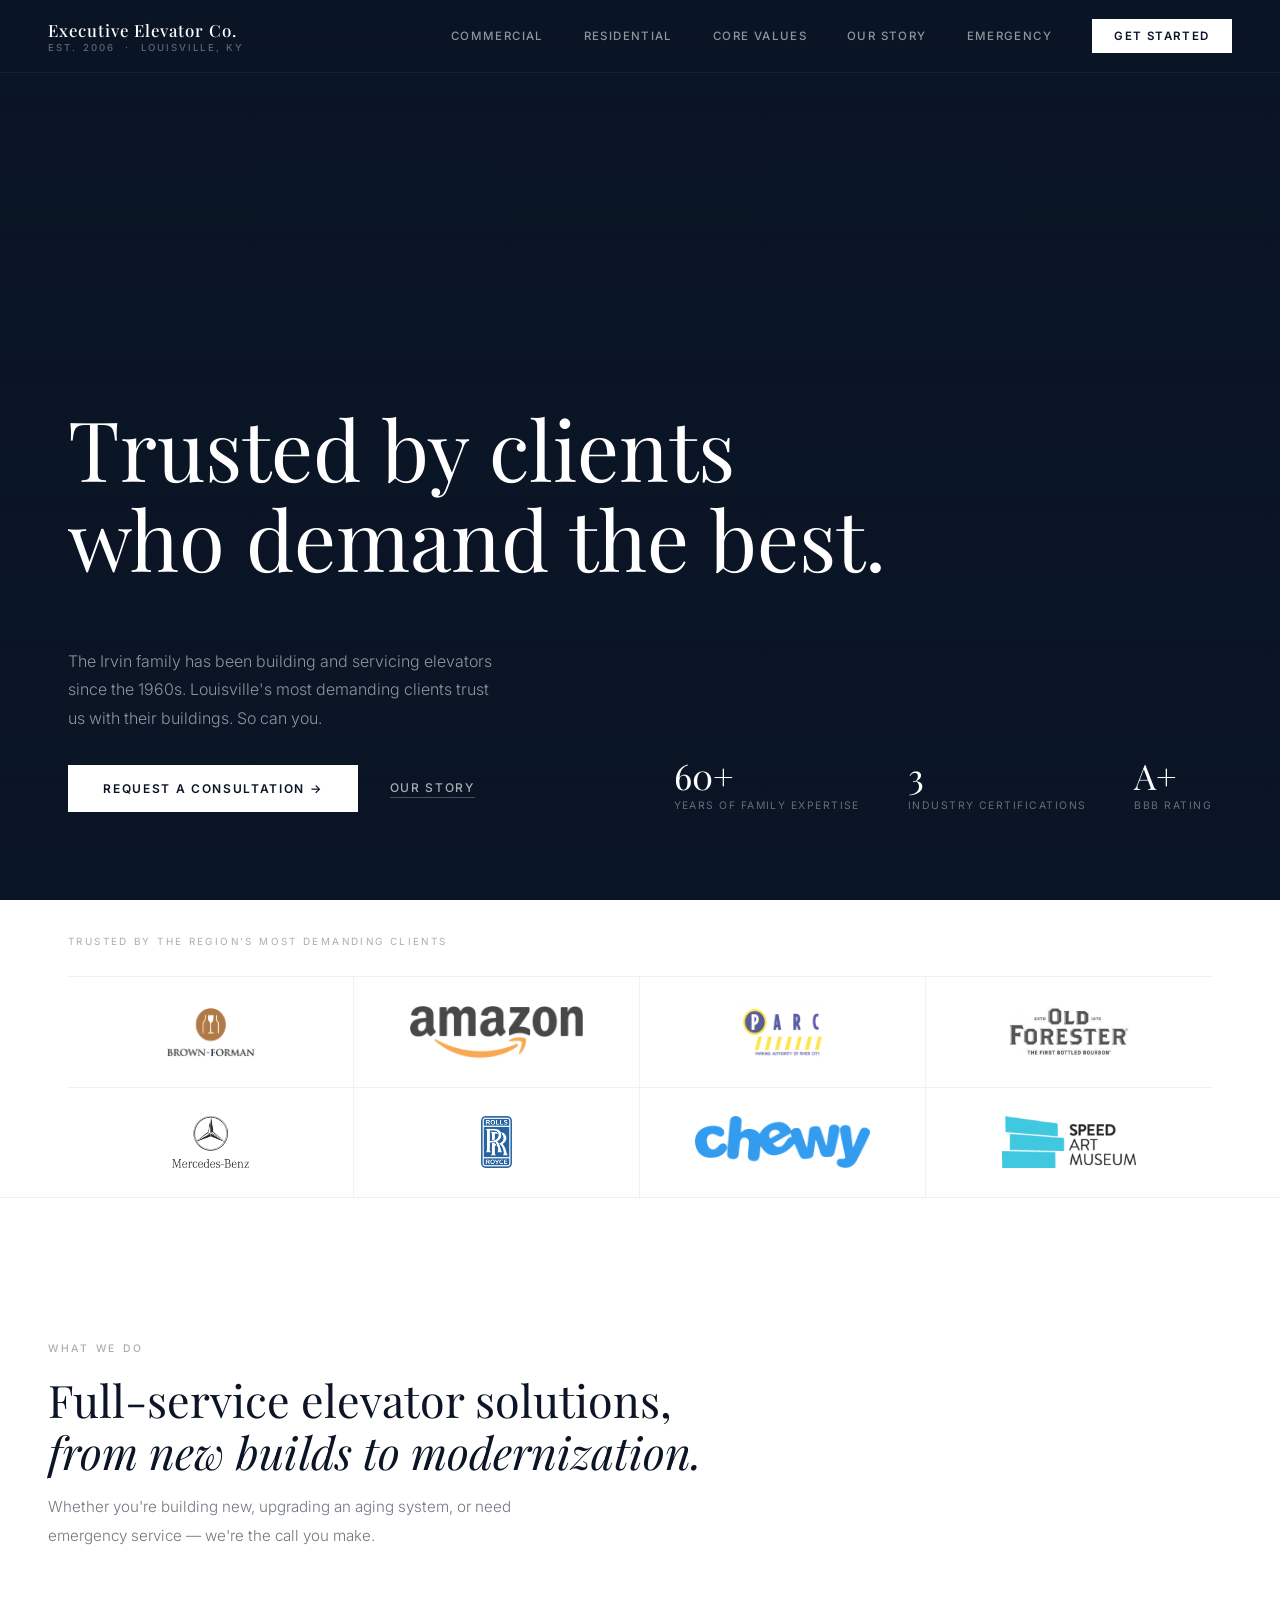
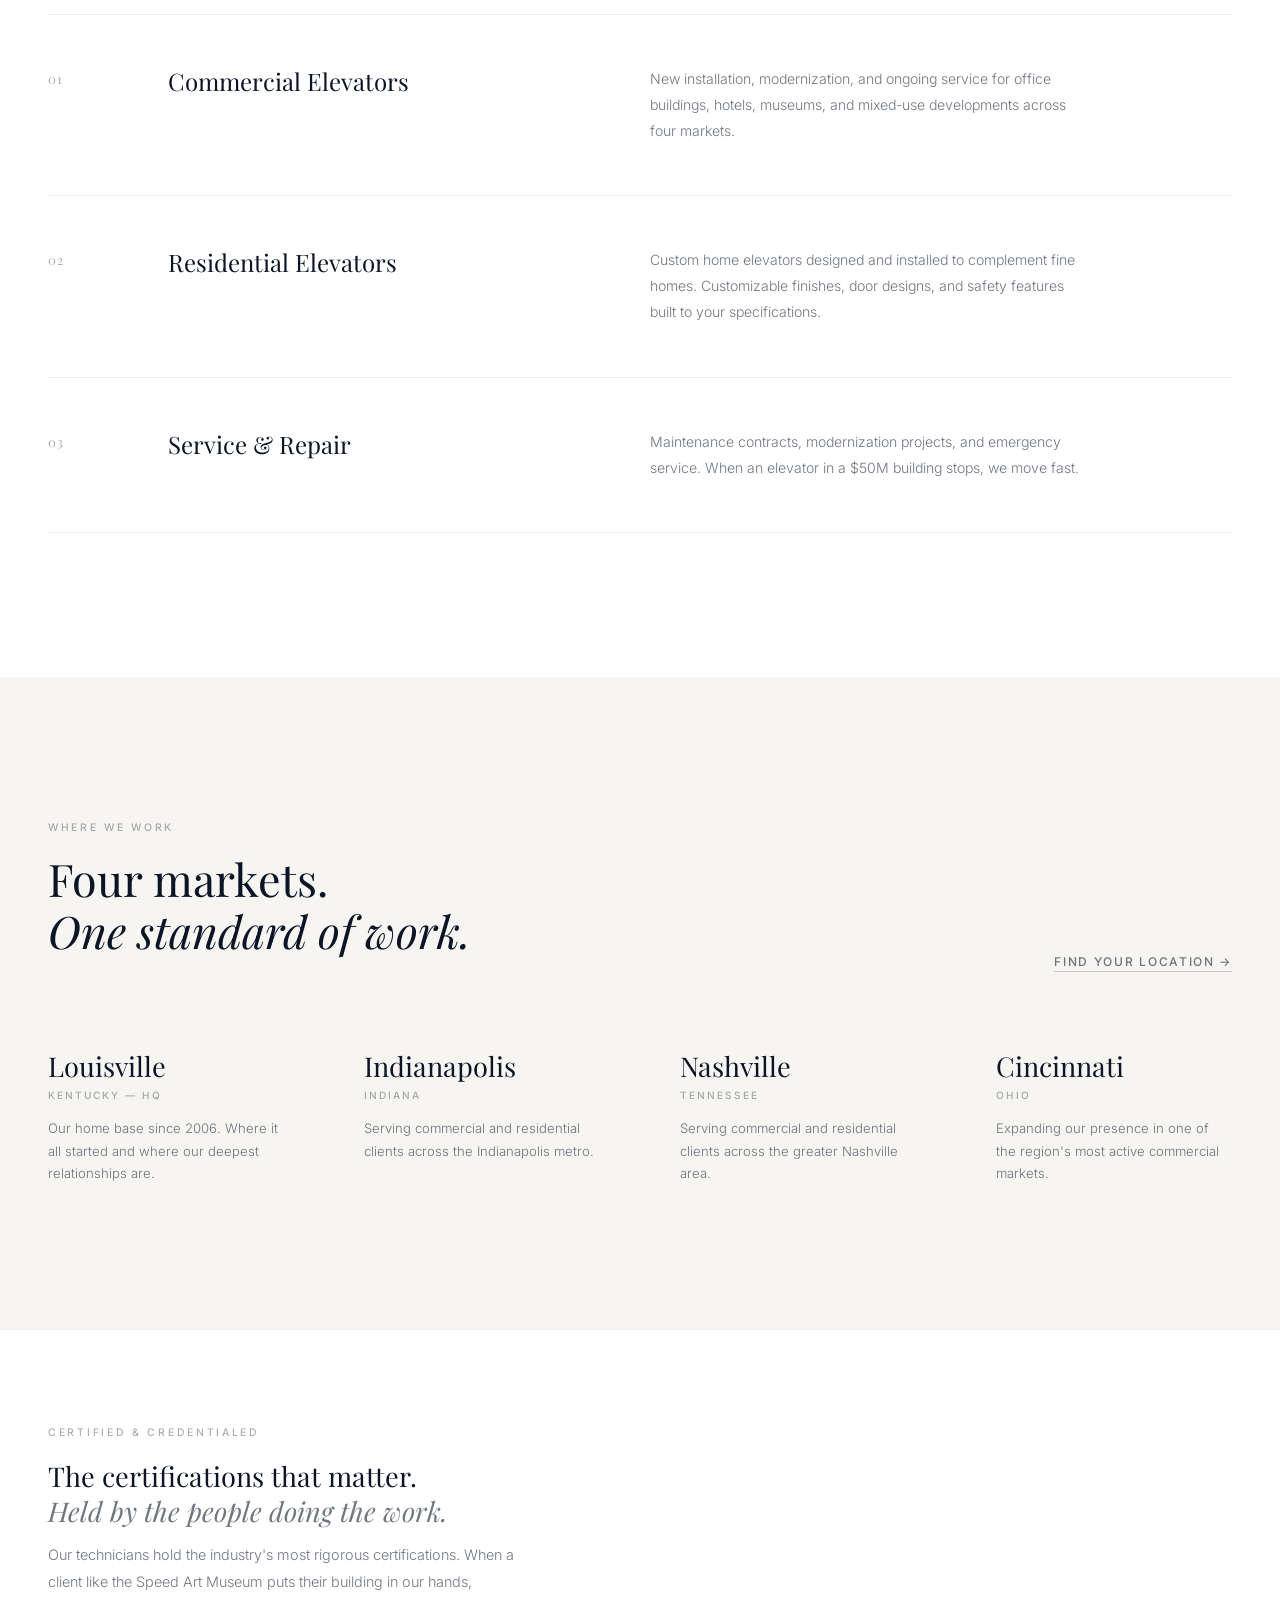
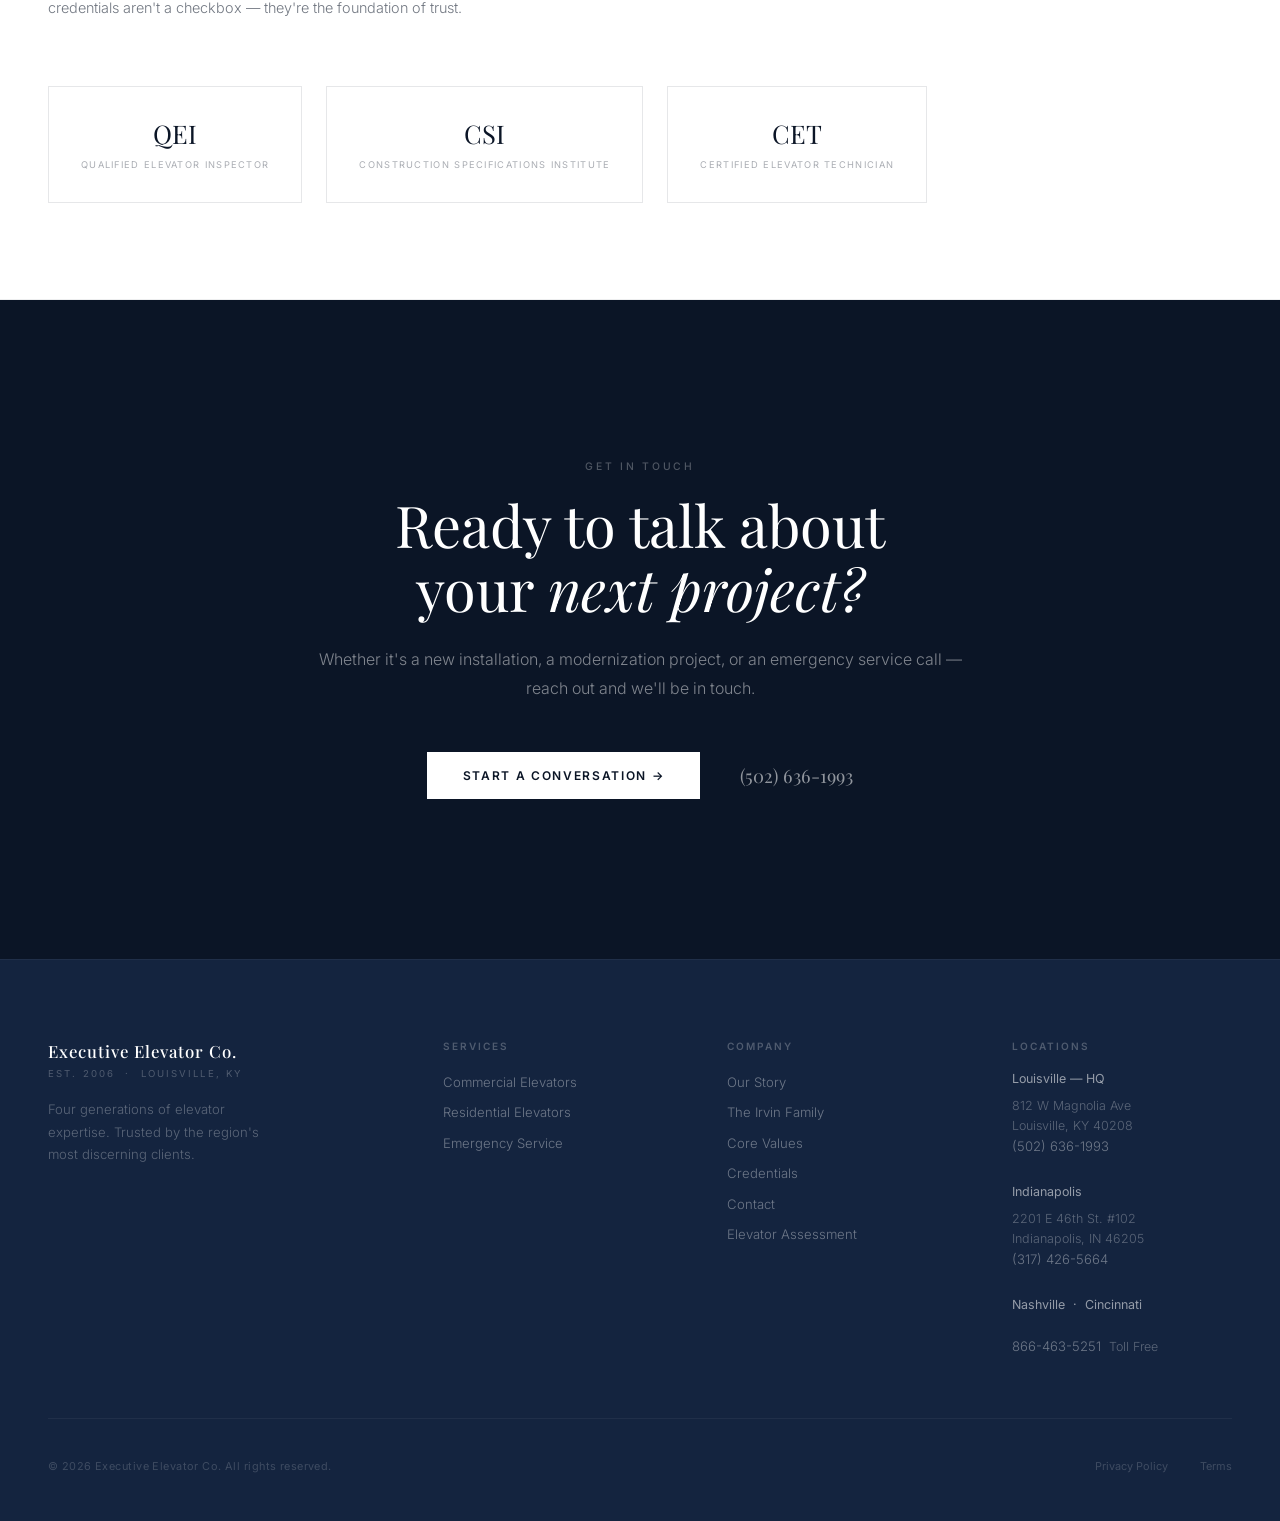
==== commit 6cb3fac1: "Reorder nav tabs and swap core values hero image Nav order updated to: Commercial, Residential, Core" ====
--- a/index.html
+++ b/index.html
@@ -67,8 +67,8 @@
   <div class="nav-links">
 <a href="commercial.html" class="nav-link">Commercial</a>
     <a href="residential.html" class="nav-link">Residential</a>
+    <a href="core-values.html" class="nav-link">Core Values</a>
     <a href="our-story.html" class="nav-link">Our Story</a>
-    <a href="core-values.html" class="nav-link">Core Values</a>
     <a href="emergency.html" class="nav-link">Emergency</a>
     <a href="assessment.html" class="nav-cta">Get Started</a>
   </div>
--- a/style.css
+++ b/style.css
@@ -29,7 +29,7 @@
 .nav-mobile-btn span{display:block;width:22px;height:1.5px;background:var(--white);}
 
 /* ── PAGE HERO ── */
-.page-hero{position:relative;min-height:58vh;display:flex;align-items:flex-end;background:var(--navy);overflow:hidden;}
+.page-hero{position:relative;min-height:100vh;display:flex;align-items:flex-end;background:var(--navy);overflow:hidden;}
 .page-hero-bg{position:absolute;inset:0;background-size:cover;background-position:center;background-repeat:no-repeat;}
 .page-hero-overlay{position:absolute;inset:0;background:linear-gradient(to top,rgba(11,21,38,0.82) 0%,rgba(11,21,38,0.45) 60%,rgba(11,21,38,0.18) 100%);}
 .page-hero-inner{position:relative;z-index:2;width:100%;max-width:var(--max);margin:0 auto;padding:calc(var(--nav-h) + 4rem) 3rem 4.5rem;}
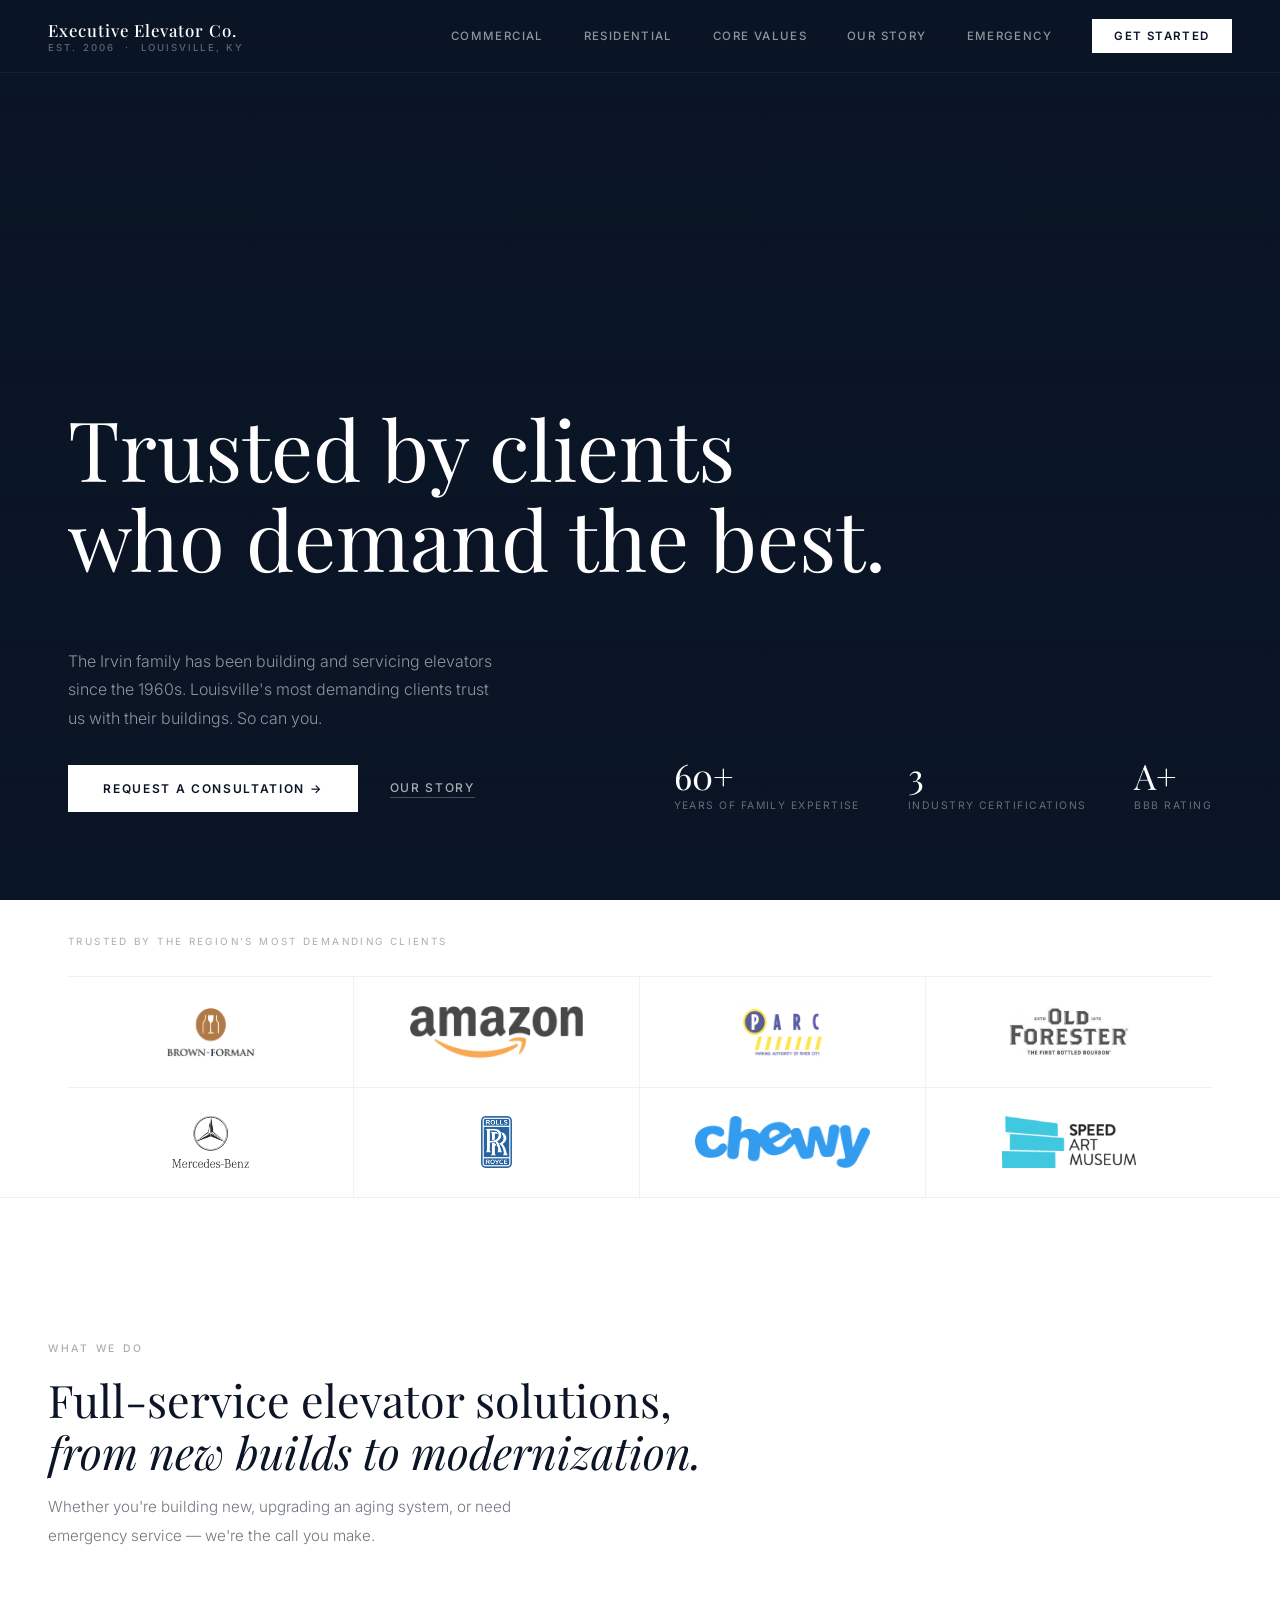
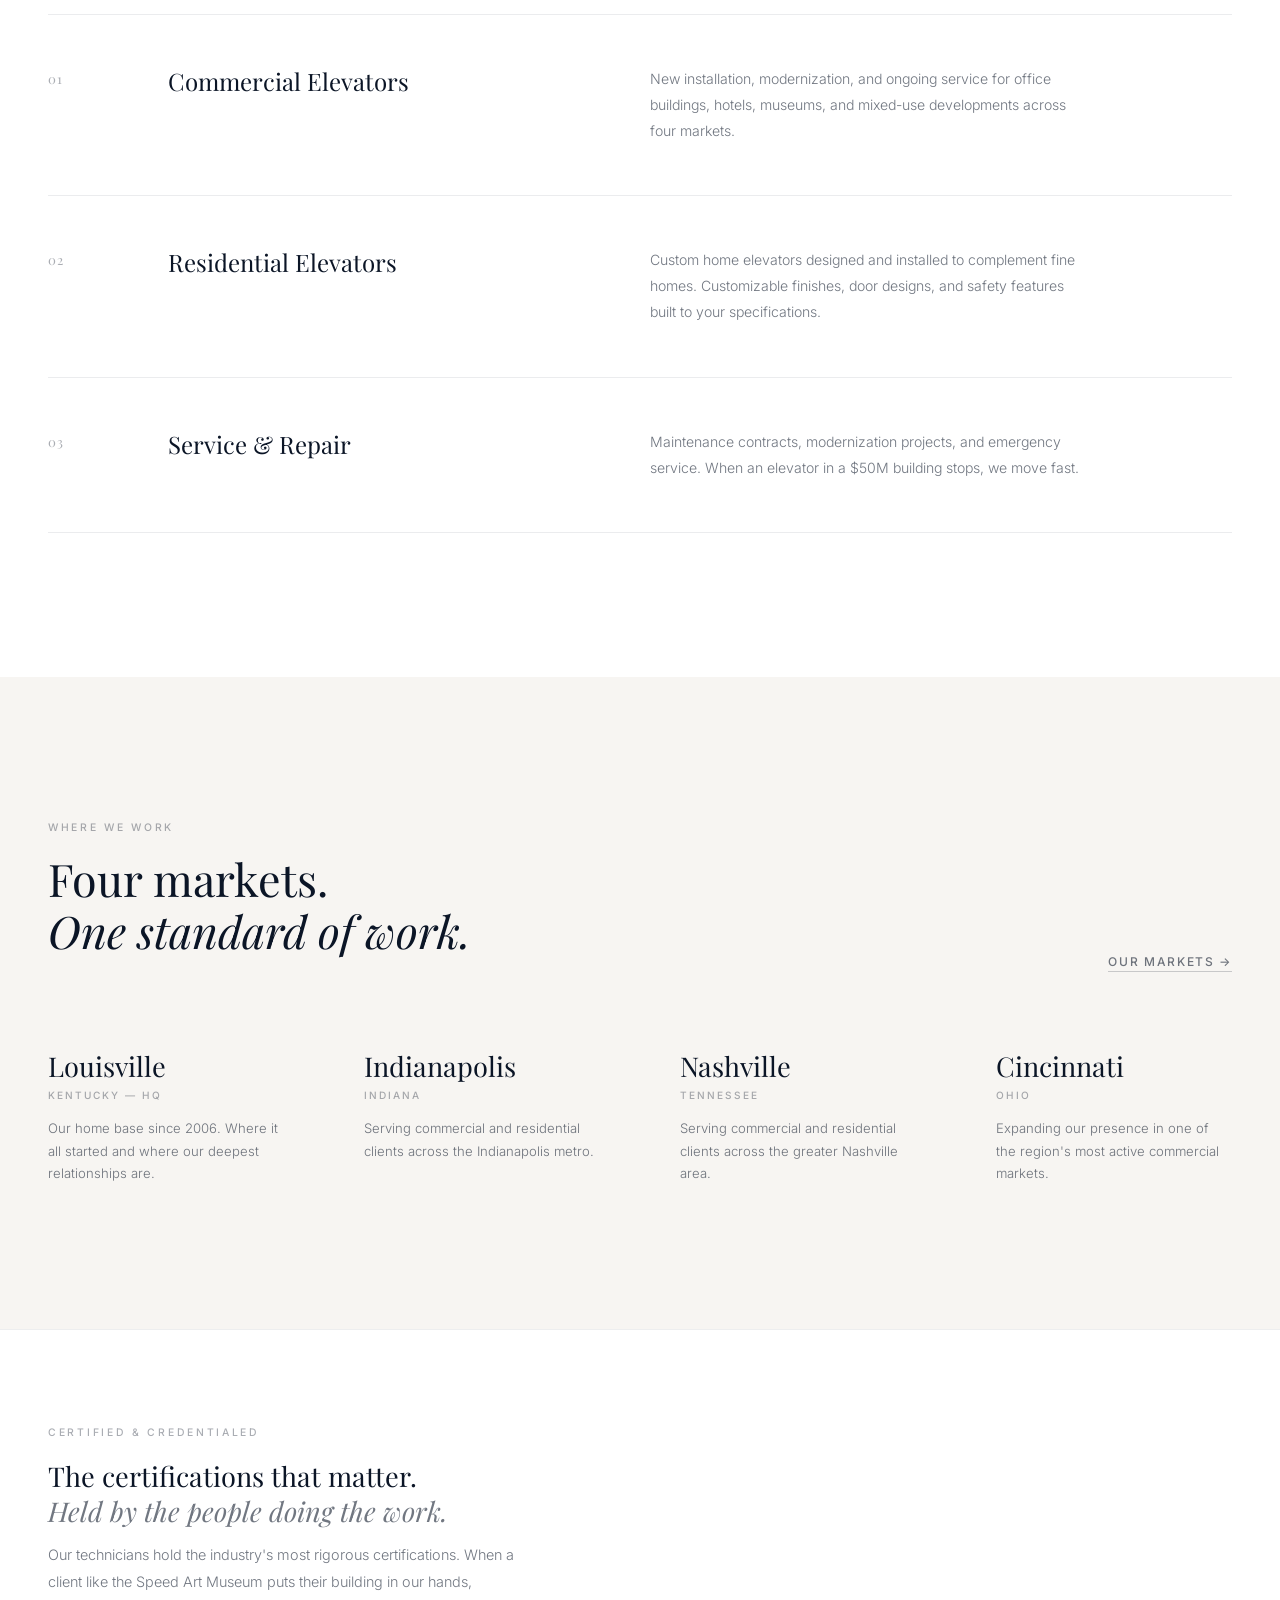
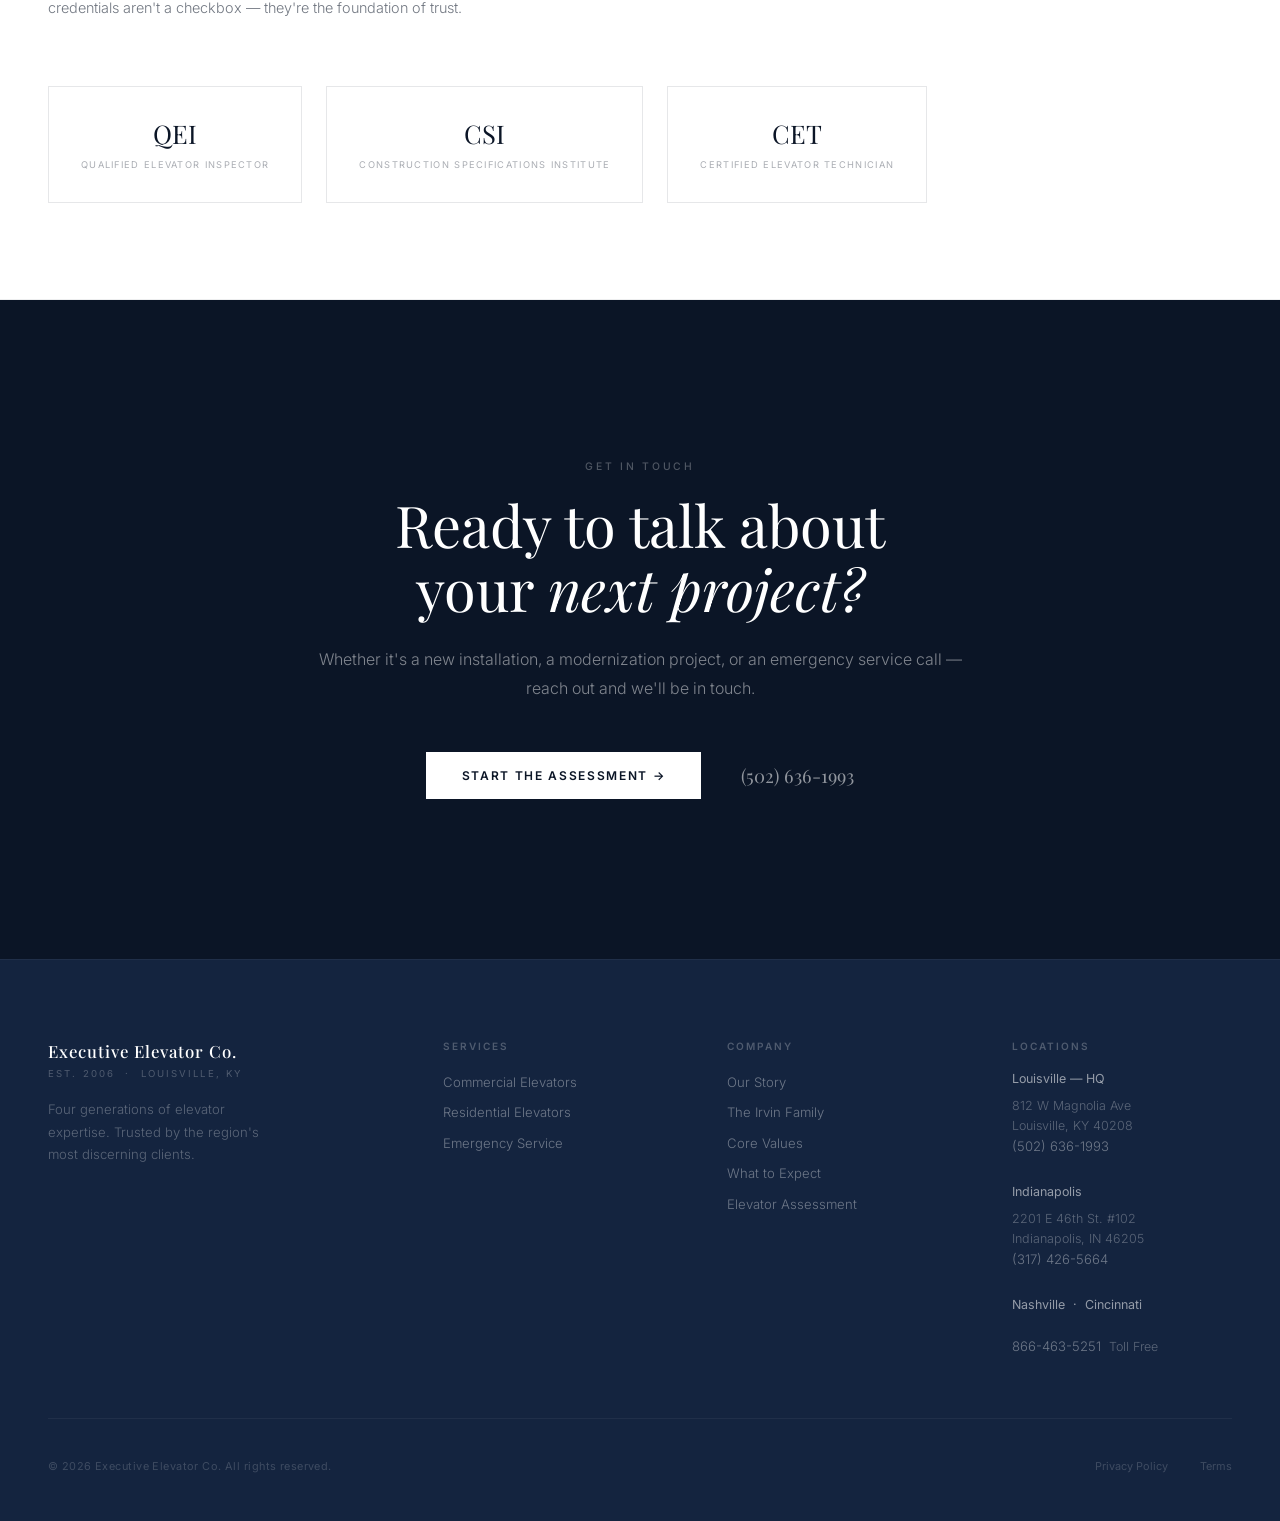
==== commit 643b67b2: "Add What to Expect page and wire smart assessment routing - New what-to-expect.html: 8-phase project" ====
--- a/index.html
+++ b/index.html
@@ -165,7 +165,7 @@
         <div class="section-eyebrow">Where We Work</div>
         <h2 class="section-h">Four markets.<br><em>One standard of work.</em></h2>
       </div>
-      <a href="contact.html" class="btn-ghost-dark">Find your location →</a>
+      <a href="our-story.html" class="btn-ghost-dark">Our markets →</a>
     </div>
     <div class="markets-grid">
       <div>
@@ -224,7 +224,7 @@
     <h2 class="cta-h">Ready to talk about<br>your <em>next project?</em></h2>
     <p class="cta-sub">Whether it's a new installation, a modernization project, or an emergency service call — reach out and we'll be in touch.</p>
     <div class="cta-actions">
-      <a href="contact.html" class="btn-primary">Start a Conversation →</a>
+      <a href="assessment.html" class="btn-primary">Start the Assessment →</a>
       <a href="tel:15026361993" class="cta-phone">(502) 636-1993</a>
     </div>
   </div>
@@ -244,7 +244,7 @@
         <ul class="footer-links">
           <li><a href="commercial.html">Commercial Elevators</a></li>
           <li><a href="residential.html">Residential Elevators</a></li>
-          <li><a href="contact.html">Emergency Service</a></li>
+          <li><a href="emergency.html">Emergency Service</a></li>
         </ul>
       </div>
       <div>
@@ -253,8 +253,7 @@
           <li><a href="our-story.html">Our Story</a></li>
           <li><a href="our-story.html">The Irvin Family</a></li>
           <li><a href="core-values.html">Core Values</a></li>
-          <li><a href="our-story.html">Credentials</a></li>
-          <li><a href="contact.html">Contact</a></li>
+          <li><a href="what-to-expect.html">What to Expect</a></li>
           <li><a href="assessment.html">Elevator Assessment</a></li>
         </ul>
       </div>
--- a/style.css
+++ b/style.css
@@ -30,7 +30,7 @@
 
 /* ── PAGE HERO ── */
 .page-hero{position:relative;min-height:100vh;display:flex;align-items:flex-end;background:var(--navy);overflow:hidden;}
-.page-hero-bg{position:absolute;inset:0;background-size:cover;background-position:center;background-repeat:no-repeat;}
+.page-hero-bg{position:absolute;inset:0;background-size:cover;background-position:center;background-repeat:no-repeat;opacity:0.30;}
 .page-hero-overlay{position:absolute;inset:0;background:linear-gradient(to top,rgba(11,21,38,0.82) 0%,rgba(11,21,38,0.45) 60%,rgba(11,21,38,0.18) 100%);}
 .page-hero-inner{position:relative;z-index:2;width:100%;max-width:var(--max);margin:0 auto;padding:calc(var(--nav-h) + 4rem) 3rem 4.5rem;}
 .page-hero-label{font-size:0.65rem;letter-spacing:0.26em;text-transform:uppercase;color:rgba(255,255,255,0.35);margin-bottom:1.5rem;font-weight:500;}
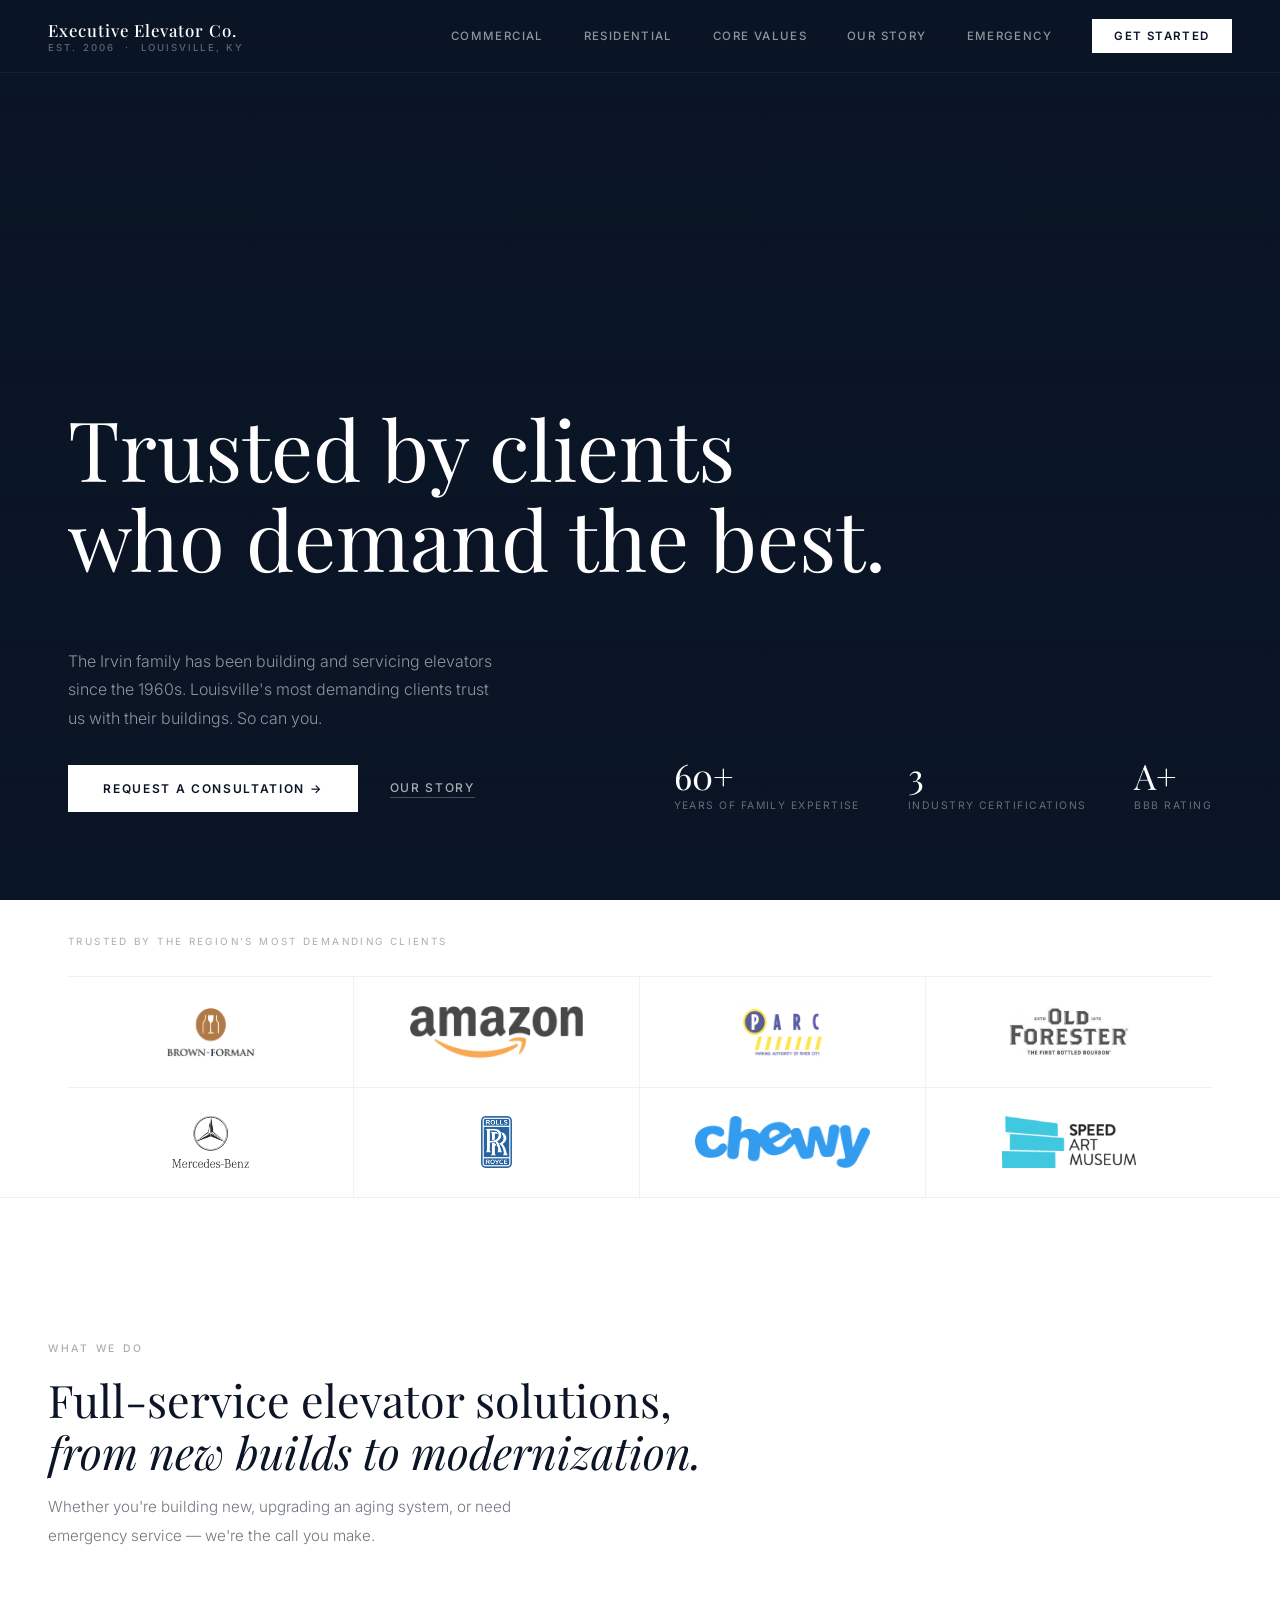
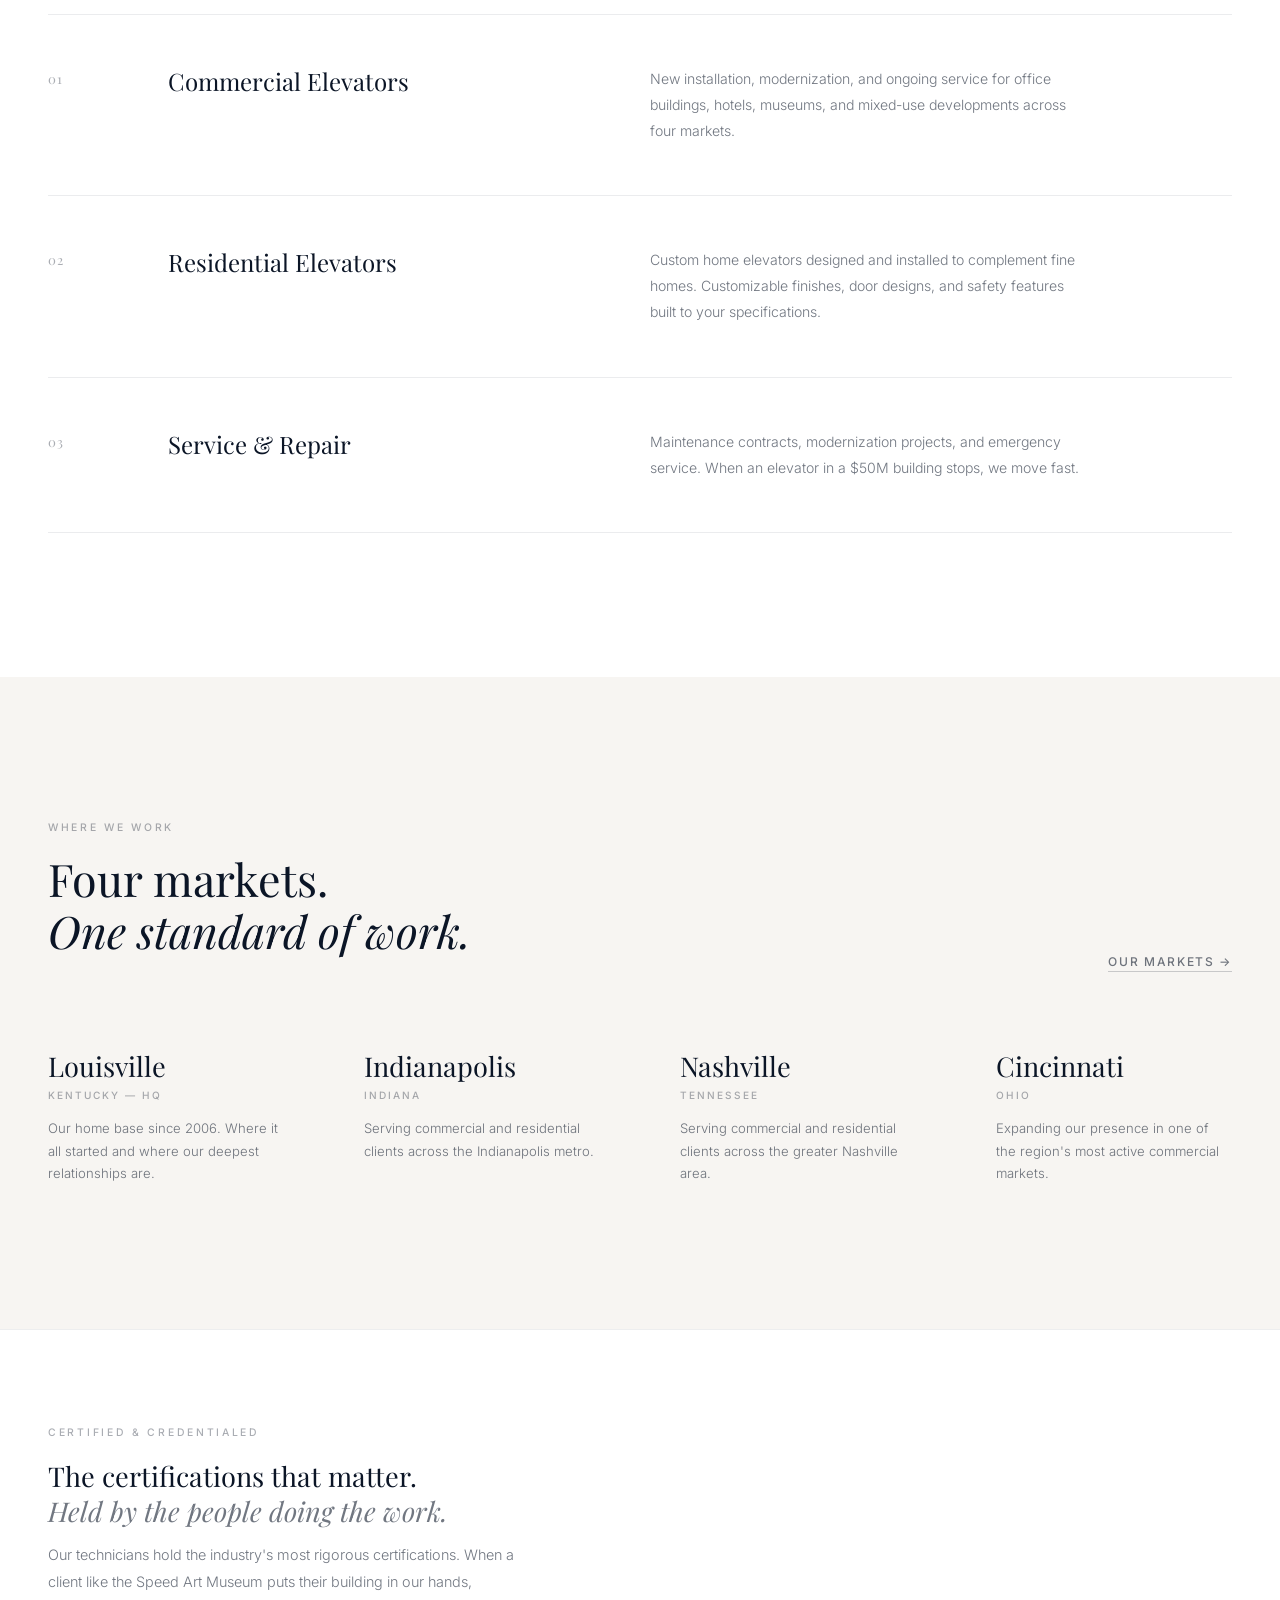
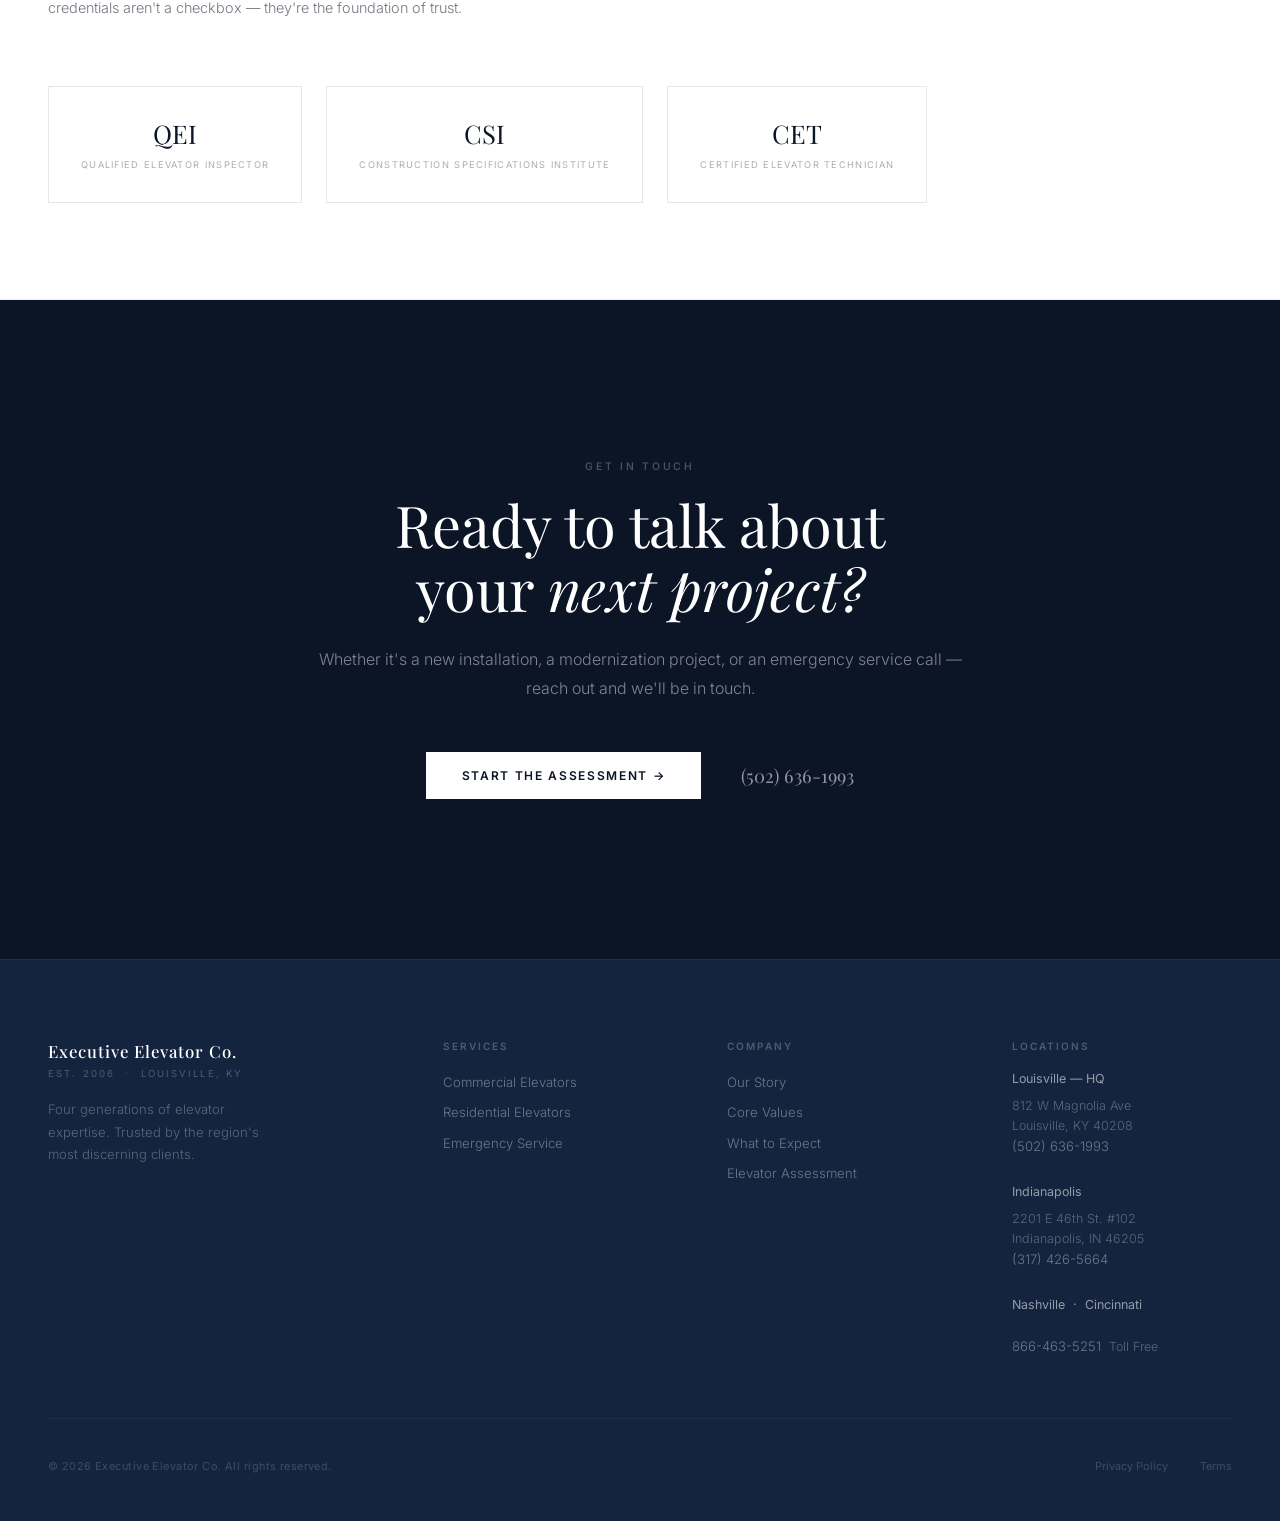
==== commit accbf96f: "Swap What to Expect CTA to phone-first; remove Irvin Family footer links - what-to-expect.html CTA: " ====
--- a/index.html
+++ b/index.html
@@ -251,7 +251,6 @@
         <div class="footer-col-h">Company</div>
         <ul class="footer-links">
           <li><a href="our-story.html">Our Story</a></li>
-          <li><a href="our-story.html">The Irvin Family</a></li>
           <li><a href="core-values.html">Core Values</a></li>
           <li><a href="what-to-expect.html">What to Expect</a></li>
           <li><a href="assessment.html">Elevator Assessment</a></li>
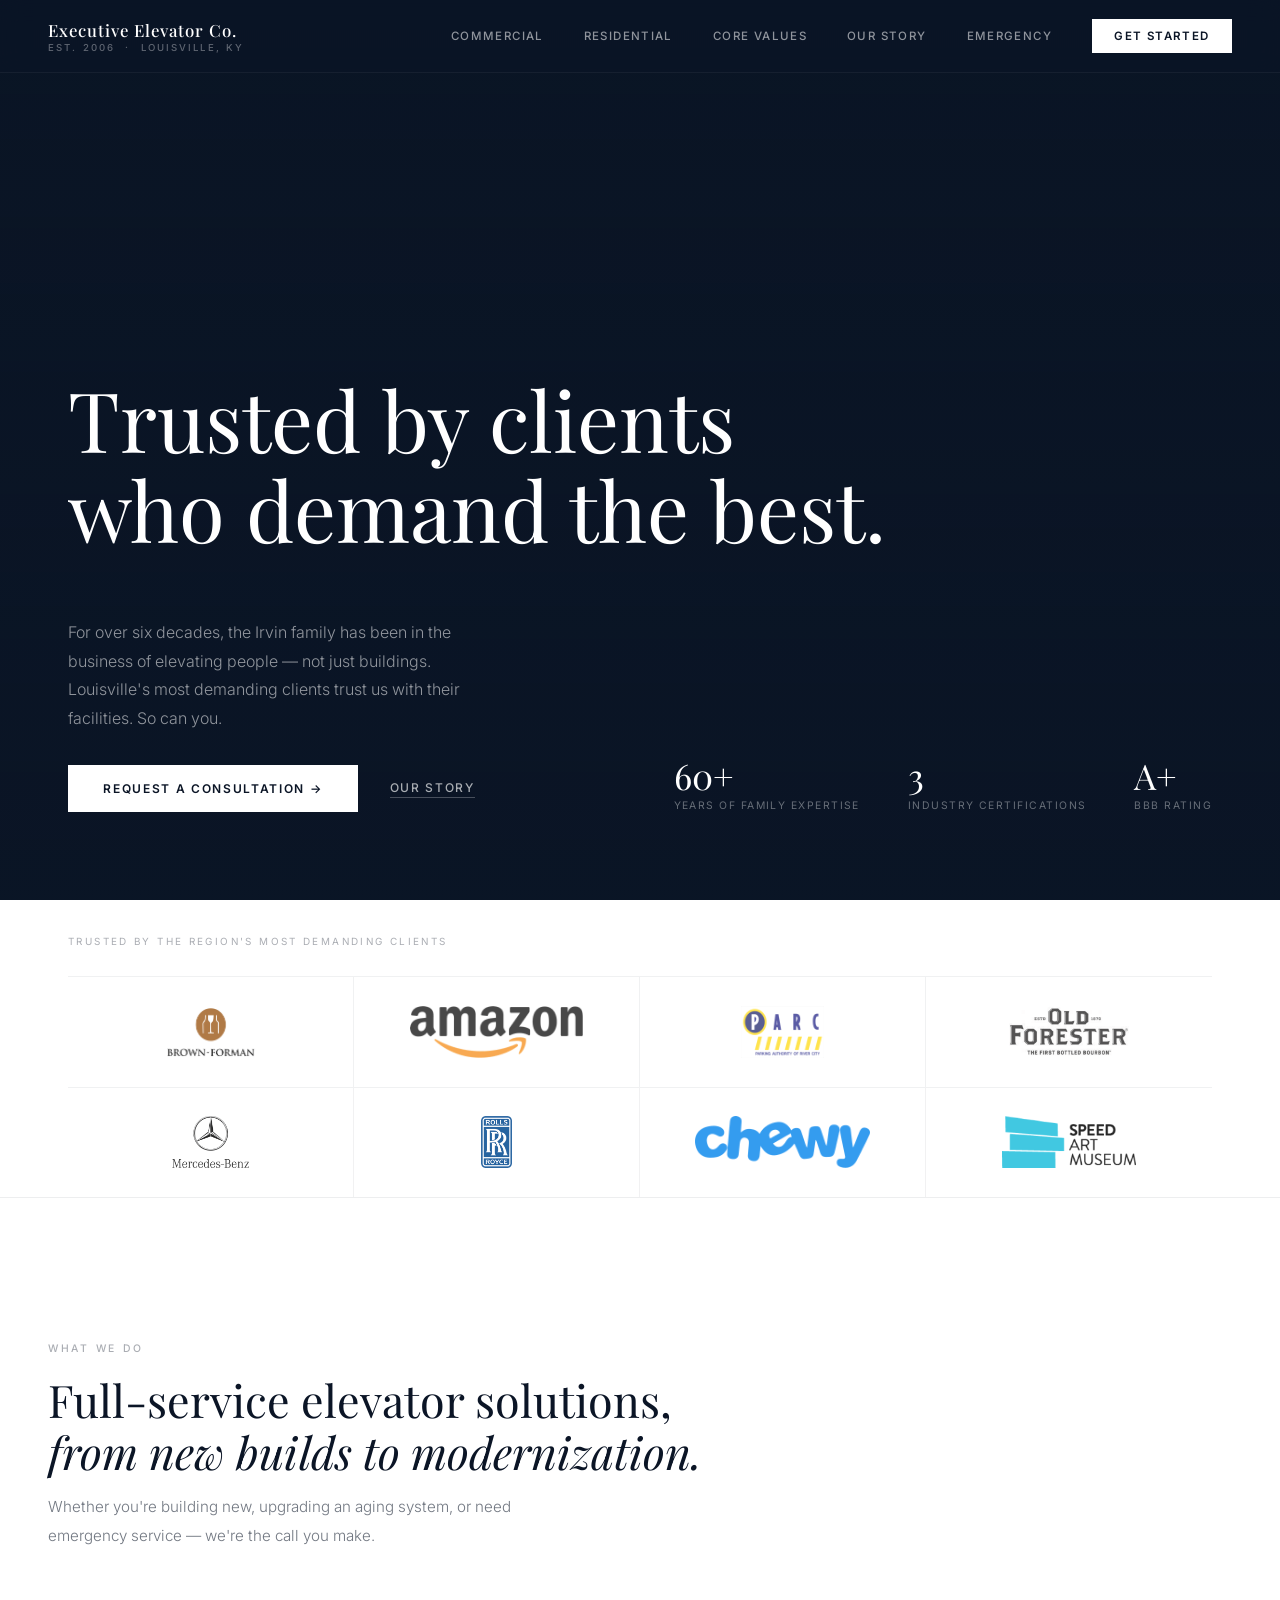
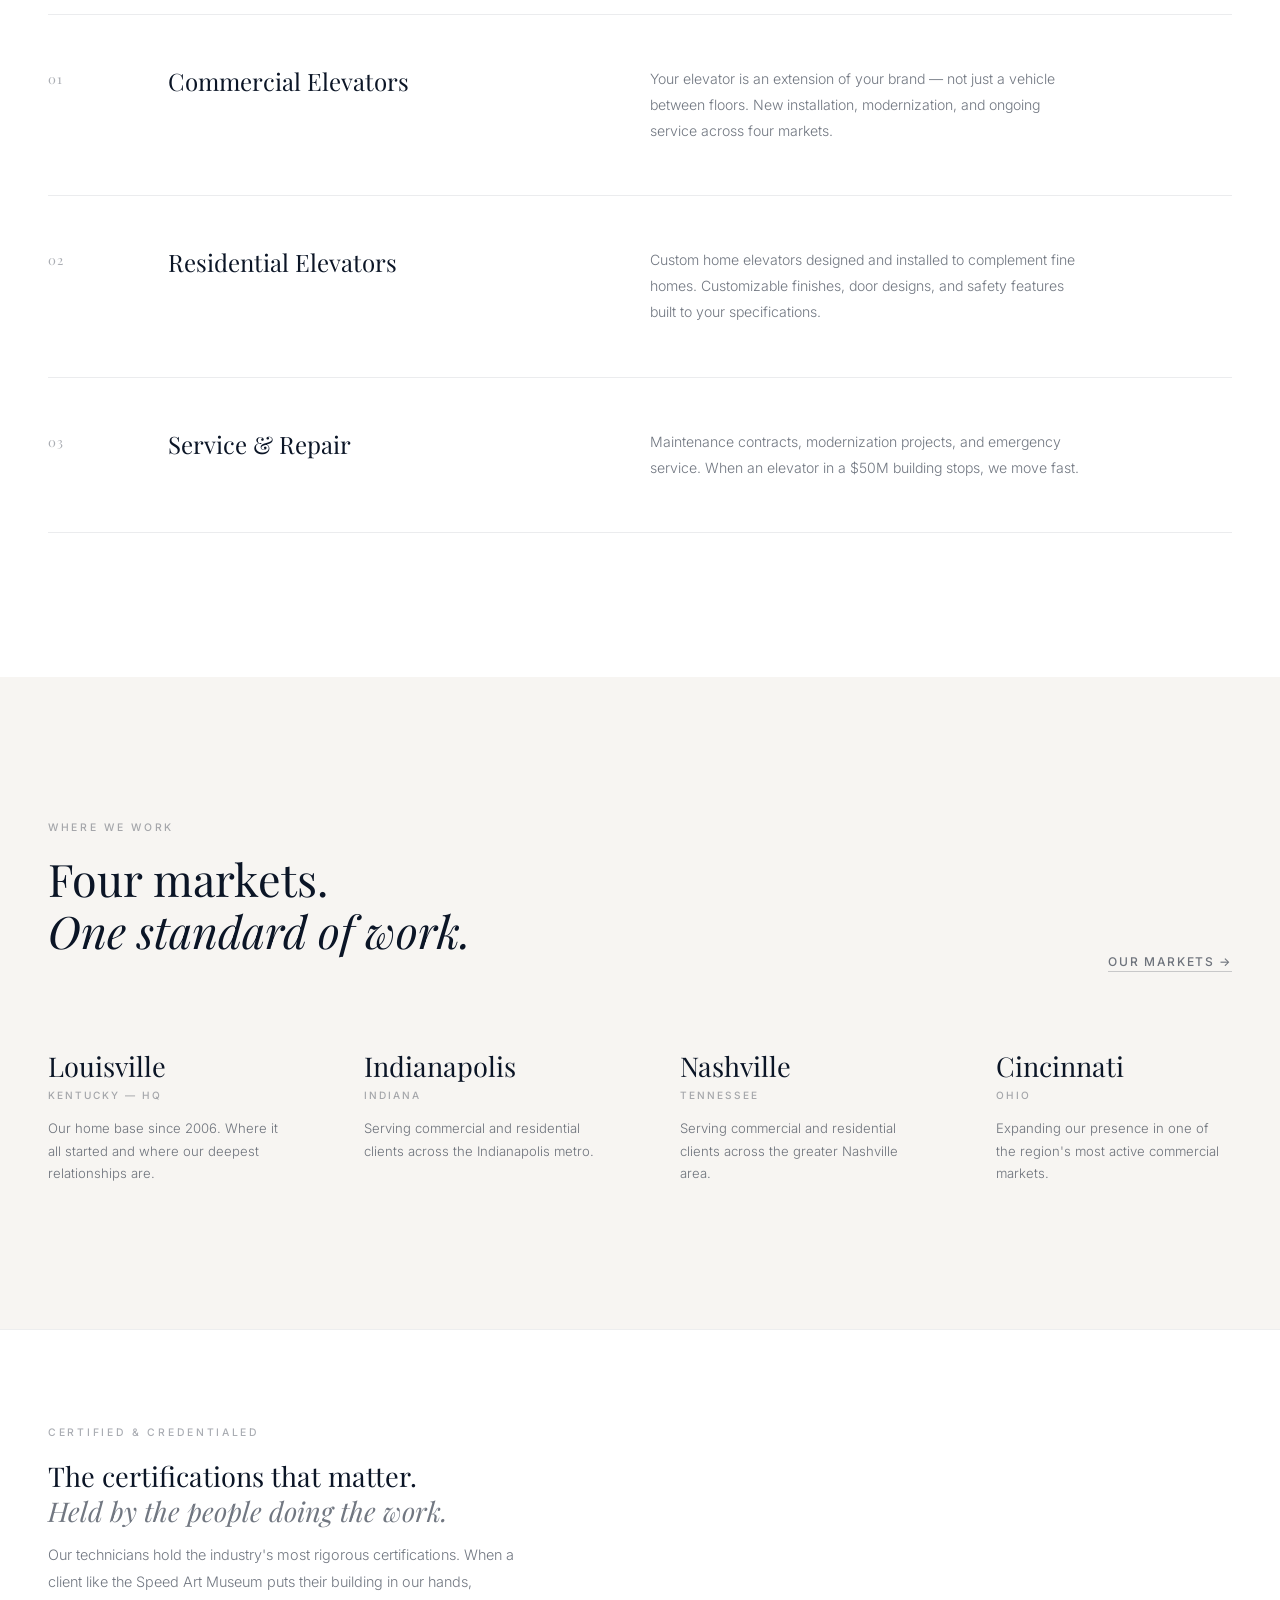
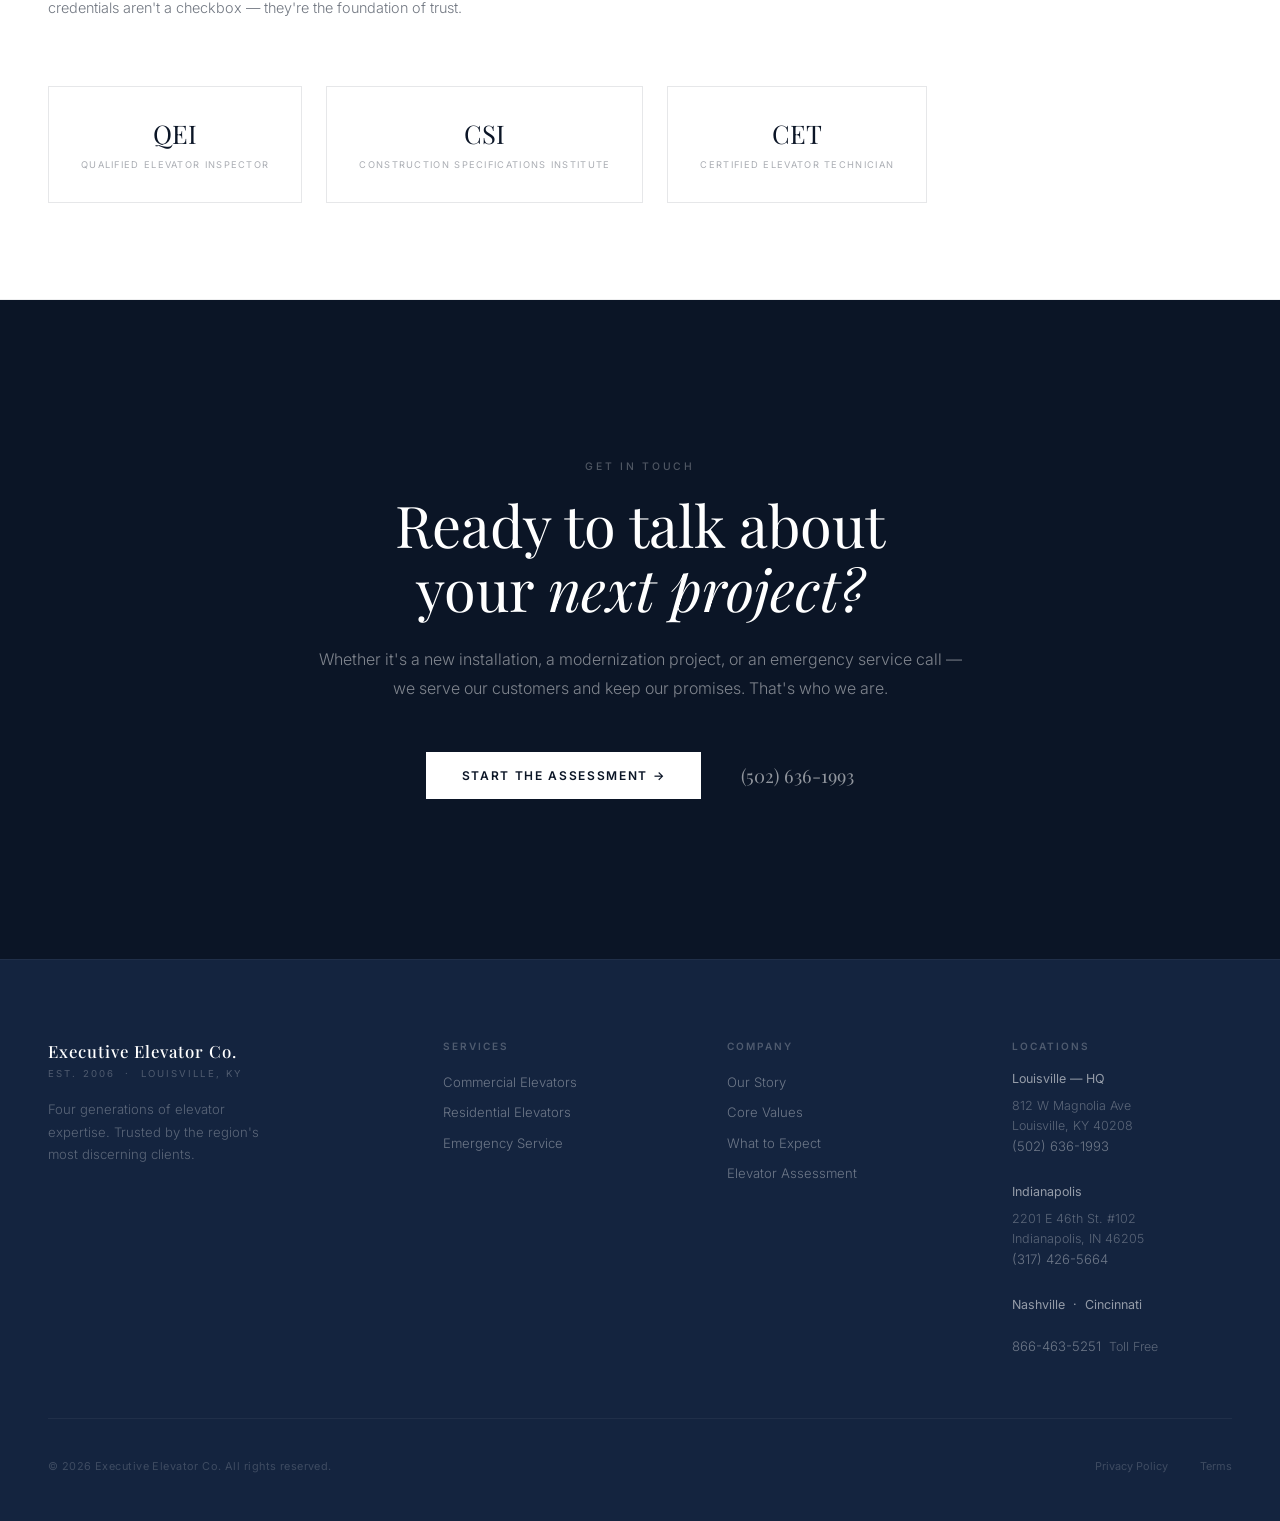
==== commit 84fb00ee: "Weave brand film transcript throughout site copy - Home: hero sub leads with 'elevating people since" ====
--- a/index.html
+++ b/index.html
@@ -87,7 +87,7 @@
     <h1 class="hero-h1">Trusted by clients<br>who demand the best.</h1>
     <div class="hero-bottom">
       <div>
-        <p class="hero-sub">The Irvin family has been building and servicing elevators since the 1960s. Louisville's most demanding clients trust us with their buildings. So can you.</p>
+        <p class="hero-sub">For over six decades, the Irvin family has been in the business of elevating people — not just buildings. Louisville's most demanding clients trust us with their facilities. So can you.</p>
         <div class="hero-actions">
           <a href="assessment.html" class="btn-primary">Request a Consultation →</a>
           <a href="our-story.html" class="btn-ghost">Our Story</a>
@@ -138,7 +138,7 @@
       <div class="service-row">
         <div class="service-num">01</div>
         <div class="service-title">Commercial Elevators</div>
-        <p class="service-desc">New installation, modernization, and ongoing service for office buildings, hotels, museums, and mixed-use developments across four markets.</p>
+        <p class="service-desc">Your elevator is an extension of your brand — not just a vehicle between floors. New installation, modernization, and ongoing service across four markets.</p>
         <a href="commercial.html" class="service-link">Learn more →</a>
       </div>
       <div class="service-row">
@@ -222,7 +222,7 @@
   <div class="cta-inner">
     <div class="cta-eyebrow">Get In Touch</div>
     <h2 class="cta-h">Ready to talk about<br>your <em>next project?</em></h2>
-    <p class="cta-sub">Whether it's a new installation, a modernization project, or an emergency service call — reach out and we'll be in touch.</p>
+    <p class="cta-sub">Whether it's a new installation, a modernization project, or an emergency service call — we serve our customers and keep our promises. That's who we are.</p>
     <div class="cta-actions">
       <a href="assessment.html" class="btn-primary">Start the Assessment →</a>
       <a href="tel:15026361993" class="cta-phone">(502) 636-1993</a>
@@ -278,5 +278,6 @@
   </div>
 </footer>
 
+<script src="nav.js"></script>
 </body>
 </html>
--- a/style.css
+++ b/style.css
@@ -26,7 +26,7 @@
 .nav-cta{font-size:0.72rem;letter-spacing:0.12em;text-transform:uppercase;color:var(--navy);background:var(--white);padding:0.6rem 1.4rem;text-decoration:none;font-weight:600;transition:opacity 0.2s;}
 .nav-cta:hover{opacity:0.85;}
 .nav-mobile-btn{display:none;flex-direction:column;gap:5px;cursor:pointer;padding:4px;}
-.nav-mobile-btn span{display:block;width:22px;height:1.5px;background:var(--white);}
+.nav-mobile-btn span{display:block;width:22px;height:1.5px;background:var(--white);transition:transform 0.25s ease,opacity 0.25s ease;}
 
 /* ── PAGE HERO ── */
 .page-hero{position:relative;min-height:100vh;display:flex;align-items:flex-end;background:var(--navy);overflow:hidden;}
@@ -144,6 +144,16 @@
   .client-item:nth-last-child(-n+2){border-bottom:none;}
   .client-item{padding:1.4rem 1.2rem;}
   .footer-top{grid-template-columns:1fr;}
+  .page-section{padding-top:5rem;padding-bottom:5rem;}
+  .credentials{padding-top:3.5rem;padding-bottom:3.5rem;}
+  /* mobile nav open state */
+  .nav-links.open{display:flex;flex-direction:column;position:fixed;top:var(--nav-h);left:0;right:0;background:rgba(11,21,38,0.98);backdrop-filter:blur(16px);padding:0.5rem 1.5rem 2rem;gap:0;border-top:1px solid rgba(255,255,255,0.07);z-index:199;}
+  .nav-links.open .nav-link{display:block;padding:1rem 0;border-bottom:1px solid rgba(255,255,255,0.07);font-size:0.78rem;letter-spacing:0.14em;}
+  .nav-links.open .nav-cta{display:block;margin-top:1.5rem;text-align:center;padding:0.9rem;}
+  /* hamburger → X */
+  .nav-mobile-btn.open span:nth-child(1){transform:translateY(6.5px) rotate(45deg);}
+  .nav-mobile-btn.open span:nth-child(2){opacity:0;}
+  .nav-mobile-btn.open span:nth-child(3){transform:translateY(-6.5px) rotate(-45deg);}
 }
 @media(max-width:600px){
   .block-grid{grid-template-columns:1fr;}
